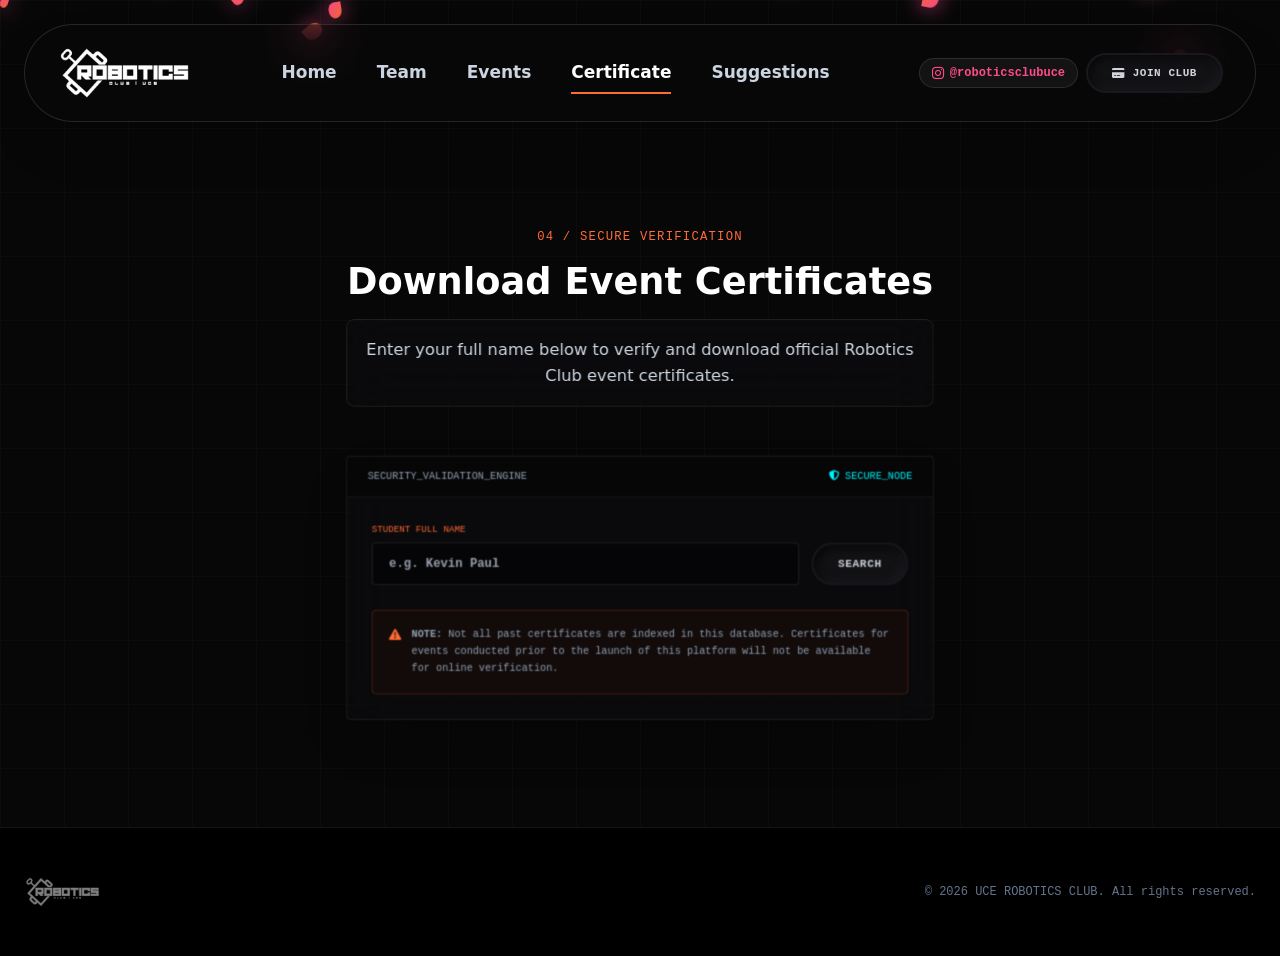
==== certificate.html @ 652fa587 "fix(seo): generate 512x512 square favicon canvas for Google Search result circular icon rendering" ====
<!DOCTYPE html>
<html lang="en" class="scroll-smooth">
<head>
    <meta charset="UTF-8">
    <meta name="viewport" content="width=device-width, initial-scale=1.0">
    <title>ROBOTICS CLUB UCE // Certificate Verification</title>
    <!-- Google Search & Browser Favicon (512x512 Square) -->
    <link rel="icon" type="image/png" sizes="512x512" href="https://roboticsclub.ucet.ac.in/assets/favicon.png">
    <link rel="apple-touch-icon" sizes="180x180" href="https://roboticsclub.ucet.ac.in/assets/favicon.png">
    <link rel="shortcut icon" href="https://roboticsclub.ucet.ac.in/favicon.ico">
    <!-- SEO & Social Sharing Metadata (WhatsApp, LinkedIn, Twitter) -->
    <meta name="description" content="Validate student event participation passes and achievement certificates issued by Robotics Club UCE.">
    <meta property="og:site_name" content="Robotics Club UCE">
    <meta property="og:title" content="ROBOTICS CLUB UCE // Certificate Verification">
    <meta property="og:description" content="Official certificate and achievement validation portal for UCE Robotics Club participants.">
    <meta property="og:url" content="https://roboticsclub.ucet.ac.in/certificate.html">
    <meta property="og:image" content="https://roboticsclub.ucet.ac.in/assets/og-image.png">
    <meta property="og:image:secure_url" content="https://roboticsclub.ucet.ac.in/assets/og-image.png">
    <meta property="og:image:type" content="image/png">
    <meta property="og:image:width" content="1200">
    <meta property="og:image:height" content="630">
    <meta property="og:type" content="website">
    <meta name="twitter:card" content="summary_large_image">
    <meta name="twitter:image" content="https://roboticsclub.ucet.ac.in/assets/og-image.png">
    <!-- Security: Content Security Policy -->
    <meta http-equiv="Content-Security-Policy" content="default-src 'self'; script-src 'self' https://cdnjs.cloudflare.com 'unsafe-inline'; style-src 'self' https://cdnjs.cloudflare.com 'unsafe-inline'; img-src 'self' data:; font-src 'self' https://cdnjs.cloudflare.com; connect-src 'self' https://script.google.com; media-src 'self'; frame-ancestors 'none';">
    <!-- SEO: Canonical URL -->
    <link rel="canonical" href="https://roboticsclub.ucet.ac.in/certificate.html">
    <!-- Performance: Preconnect to CDN -->
    <link rel="preconnect" href="https://cdnjs.cloudflare.com" crossorigin>
    <!-- Compiled Tailwind CSS -->
    <link rel="stylesheet" href="tailwind.css">
    <!-- FontAwesome for Icons -->
    <link rel="stylesheet" href="https://cdnjs.cloudflare.com/ajax/libs/font-awesome/6.4.0/css/all.min.css">
    <!-- Custom Shared Stylesheet -->
    <link rel="stylesheet" href="shared.css">
</head>
<body class="text-slate-300 antialiased min-h-screen flex flex-col justify-between relative pt-6">

    <!-- FULL PAGE CRYSTAL CLEAR VIDEO BACKGROUND WITH PARALLAX -->
    <div class="fixed inset-0 z-0 overflow-hidden pointer-events-none">
        <video id="bg-video" autoplay muted loop playsinline preload="metadata" class="w-full h-full object-cover opacity-75 scale-105 transition-transform duration-500 ease-out">
            <source src="assets/bg-cherry-blossom.mp4" type="video/mp4">
        </video>
        <div class="absolute inset-0 bg-black/20"></div>
        <div class="grid-bg"></div>
    </div>

    <!-- LEAF EMITTER LAYER -->
    <div id="leaf-container" class="fixed inset-0 z-5 pointer-events-none overflow-hidden"></div>

    <!-- FLOATING DYNAMIC ISLAND NAVBAR -->
    <div class="sticky-nav-wrapper">
        <header class="glass-nav glass-nav-header border border-white/10 rounded-full px-6 md:px-8 py-5 flex items-center justify-between pointer-events-auto shadow-2xl">
            <!-- Robotics Club UCE Logo -->
            <a href="index.html" class="flex items-center gap-2">
                <img src="assets/logo.png" alt="Robotics Club UCE Logo" class="nav-logo">
            </a>

            <!-- Navigation Links -->
            <nav class="hidden lg:flex items-center gap-10 font-semibold text-[17px]">
                <a href="index.html" id="nav-about" class="nav-btn text-slate-300 hover:text-white transition-colors py-1">Home</a>
                <a href="team.html" id="nav-team" class="nav-btn text-slate-300 hover:text-white transition-colors py-1">Team</a>
                <a href="events.html" id="nav-events" class="nav-btn text-slate-300 hover:text-white transition-colors py-1">Events</a>
                <a href="certificate.html" id="nav-certificate" class="nav-btn text-slate-300 hover:text-white transition-colors py-1">Certificate</a>
                <a href="suggestions.html" id="nav-suggestions" class="nav-btn text-slate-300 hover:text-white transition-colors py-1">Suggestions</a>
            </nav>
            
            <!-- Actions & Menu -->
            <div class="flex items-center gap-2 lg:gap-4 pointer-events-auto">
                <a href="https://www.instagram.com/roboticsclubuce/" target="_blank" rel="noopener noreferrer" class="flex items-center gap-1.5 text-xs font-mono font-bold text-brand-pink hover:text-white transition-colors bg-white/5 px-3 py-1.5 rounded-full border border-white/10" title="Follow us on Instagram">
                    <i class="fa-brands fa-instagram text-sm"></i>
                    <span class="hidden sm:inline">@roboticsclubuce</span>
                </a>
                <a href="index.html#membership" class="neu-button hidden sm:inline-flex">
                    <i class="fa-solid fa-credit-card"></i>
                    <span>Join Club</span>
                </a>
                <!-- Mobile Menu Toggle -->
                <button id="mobile-menu-btn" class="lg:hidden text-slate-300 hover:text-white transition-colors text-2xl focus:outline-none ml-2" title="Toggle Navigation Menu">
                    <i class="fa-solid fa-bars"></i>
                </button>
            </div>
        </header>
    </div>

    <!-- MOBILE FULL SCREEN NAVIGATION OVERLAY (Drawer) -->
    <div id="mobile-menu" class="fixed inset-0 z-50 glass-nav hidden flex-col items-center justify-center space-y-8 text-xl font-semibold pointer-events-auto">
        <button id="mobile-menu-close" class="absolute top-6 right-6 text-slate-300 hover:text-white text-3xl focus:outline-none" title="Close Menu">
            <i class="fa-solid fa-xmark"></i>
        </button>
        <a href="index.html" class="mobile-nav-link text-slate-300 hover:text-white transition-colors">Home</a>
        <a href="team.html" class="mobile-nav-link text-slate-300 hover:text-white transition-colors">Team</a>
        <a href="events.html" class="mobile-nav-link text-slate-300 hover:text-white transition-colors">Events</a>
        <a href="certificate.html" class="mobile-nav-link text-slate-300 hover:text-white transition-colors">Certificate</a>
        <a href="suggestions.html" class="mobile-nav-link text-slate-300 hover:text-white transition-colors">Suggestions</a>
        <a href="index.html#membership" class="neu-button text-xs px-5 py-2.5 mt-2">
            <i class="fa-solid fa-credit-card"></i>
            <span>Join Club</span>
        </a>
    </div>

    <!-- MAIN CONTENT -->
    <main class="relative z-10 max-w-7xl mx-auto px-6 w-full flex-1 flex flex-col justify-center items-center my-12">

        <!-- ================= CERTIFICATE SECTION ================= -->
        <section id="certificate" class="scroll-mt-28 py-16 flex flex-col justify-center items-center text-center space-y-12 active-section w-full">
            <div class="max-w-3xl space-y-4">
                <span class="text-xs font-mono text-brand-orange uppercase tracking-widest block">04 / SECURE VERIFICATION</span>
                <h2 class="text-4xl font-extrabold text-white">Download Event Certificates</h2>
                <p class="text-slate-300 leading-relaxed glass-panel p-4 rounded-lg max-w-xl mx-auto">
                    Enter your full name below to verify and download official Robotics Club event certificates.
                </p>
            </div>

            <!-- Centered Verification Terminal Widget -->
            <div class="w-full max-w-xl text-left">
                <div class="glass-panel rounded overflow-hidden shadow-2xl">
                    <div class="bg-black/40 px-5 py-3 border-b border-brand-border flex items-center justify-between font-mono text-[10px] text-slate-400">
                        <span>SECURITY_VALIDATION_ENGINE</span>
                        <span class="text-brand-cyan"><i class="fa-solid fa-shield-halved"></i> SECURE_NODE</span>
                    </div>
                    <div class="p-6 space-y-6">
                        <div class="font-mono text-xs">
                            <label for="cert-input" class="block text-[9px] text-brand-orange uppercase mb-1">Student Full Name</label>
                            <div class="flex flex-col sm:flex-row gap-3">
                                <input type="text" id="cert-input" placeholder="e.g. Kevin Paul" class="flex-1 bg-black/40 border border-white/10 rounded px-4 py-3 text-xs text-white focus:outline-none focus:border-brand-orange font-mono font-bold">
                                <button onclick="verifyCertificate()" class="neu-button">Search</button>
                            </div>
                        </div>

                        <!-- Certificate Result Display Box -->
                        <div id="cert-result" class="hidden p-4 bg-brand-cyan/5 border border-brand-cyan/20 rounded font-mono text-xs space-y-4">
                            <div class="flex items-center justify-between border-b border-brand-cyan/10 pb-2">
                                <span class="text-brand-cyan font-bold"><i class="fa-solid fa-circle-check"></i> STUDENT RECORD FOUND</span>
                            </div>
                            <div class="text-[11px] space-y-1">
                                <div class="flex"><span class="text-slate-500 w-28">STUDENT NAME:</span><span class="text-white font-bold" id="cert-student-name">-</span></div>
                            </div>
                            <div class="border-t border-brand-cyan/10 pt-3">
                                <span class="block text-[10px] text-slate-400 uppercase tracking-widest mb-2 font-bold">Awarded Certificates</span>
                                <div id="cert-list" class="space-y-2">
                                    <!-- Dynamic list of certificate records loaded from JS -->
                                </div>
                            </div>
                        </div>

                        <!-- Empty state -->
                        <div id="cert-error" class="hidden p-4 bg-red-950/20 border border-red-500/30 rounded font-mono text-xs text-red-400 flex items-center gap-3">
                            <i class="fa-solid fa-circle-exclamation text-lg"></i>
                            <span id="cert-error-text">No credential records found matching the specified name.</span>
                        </div>

                        <!-- Disclaimer Callout -->
                        <div class="p-4 bg-orange-950/15 border border-brand-orange/20 rounded font-mono text-[10px] text-slate-400 flex items-start gap-2.5 leading-relaxed">
                            <i class="fa-solid fa-triangle-exclamation text-brand-orange text-xs mt-0.5 animate-pulse"></i>
                            <span>
                                <strong>NOTE:</strong> Not all past certificates are indexed in this database. Certificates for events conducted prior to the launch of this platform will not be available for online verification.
                            </span>
                        </div>
                    </div>
                </div>
            </div>
        </section>

    </main>

    <!-- FOOTER -->
    <footer class="bg-black/90 py-12 border-t border-brand-border text-slate-500 text-xs font-mono relative z-10 mt-auto backdrop-blur-md">
        <div class="max-w-7xl mx-auto px-6 flex flex-col md:flex-row justify-between items-center gap-6">
            <div class="flex items-center gap-3">
                <img src="assets/logo.png" alt="Robotics Club UCE Logo" class="h-8 w-auto object-contain opacity-50 hover:opacity-100 transition-opacity">
            </div>
            <div>
                <span>&copy; 2026 UCE ROBOTICS CLUB. All rights reserved.</span>
            </div>
        </div>
    </footer>

    <!-- TOAST POPUP -->
    <div id="toast" class="fixed bottom-6 right-6 z-50 glass-panel border border-brand-orange text-white text-xs font-mono rounded px-6 py-4 hidden flex items-center gap-3 shadow-2xl transition-all duration-300">
        <span class="w-2.5 h-2.5 rounded-full bg-brand-orange animate-pulse"></span>
        <span id="toast-message"></span>
    </div>

    <!-- Custom Shared Script -->
    <script src="shared.js"></script>
</body>
</html>
---- shared.css ----
/* ================= ROBOTICS CLUB UCE GLOBAL DESIGN SYSTEM ================= */

/* Base typography defaults */
html, body {
    font-family: system-ui, -apple-system, BlinkMacSystemFont, "Segoe UI", Roboto, Helvetica, Arial, sans-serif;
    background-color: #09090b;
    -webkit-overflow-scrolling: touch;
}

/* Background video positioning */
#bg-video {
    object-position: center center;
    transition: transform 0.5s ease-out;
    filter: contrast(1.15) saturate(1.2) brightness(0.95);
}
@media (max-width: 768px) {
    #bg-video {
        object-position: 72% center; /* Center the tree branch frame horizontally on mobile devices */
        filter: none; /* Disable per-frame video filter on mobile for GPU performance */
    }
}

/* Matrix Grid Background overlay */
.grid-bg {
    background-image: 
        linear-gradient(to right, rgba(255, 255, 255, 0.02) 1px, transparent 1px),
        linear-gradient(to bottom, rgba(255, 255, 255, 0.02) 1px, transparent 1px);
    background-size: 4rem 4rem;
    position: absolute;
    inset: 0;
    pointer-events: none;
}

/* Sleek Gradient Text */
.gradient-text-pink-orange {
    background: linear-gradient(135deg, #ff4b8b 0%, #ff8e53 50%, #00f5ff 100%);
    -webkit-background-clip: text;
    -webkit-text-fill-color: transparent;
}

/* Navigation active state underline styling */
.nav-btn {
    position: relative;
}
.nav-btn::after {
    content: '';
    position: absolute;
    bottom: -4px;
    left: 0;
    width: 0%;
    height: 2px;
    background-color: #ff6b35;
    transition: width 0.3s ease;
}
.nav-btn.active::after {
    width: 100%;
}

/* Page transitions / section transitions (Desktop only to prevent mobile lag) */
@media (min-width: 1025px) {
    section {
        transition: transform 0.6s cubic-bezier(0.23, 1, 0.32, 1), opacity 0.6s ease;
        opacity: 0.6;
        transform: scale(0.97);
    }
    section.active-section {
        transform: scale(1.02);
        opacity: 1;
    }
}
@media (max-width: 1024px) {
    section {
        opacity: 1;
        transform: none;
        transition: none;
    }
}

/* Floating Neon Leaf styling */
.leaf {
    position: absolute;
    background: linear-gradient(135deg, rgba(255, 75, 139, 0.95), rgba(255, 107, 53, 0.95));
    border-radius: 80% 0 85% 80%;
    pointer-events: none;
    filter: drop-shadow(0 0 10px rgba(255, 75, 139, 0.8));
    z-index: 5;
    will-change: transform, left, top;
    animation: floatDown 15s linear infinite;
}

@keyframes floatDown {
    0% {
        transform: translateY(-10vh) translateX(0) rotate(0deg) scale(0.9);
        opacity: 0;
    }
    10% {
        opacity: 1;
    }
    90% {
        opacity: 1;
    }
    100% {
        transform: translateY(110vh) translateX(-20vw) rotate(360deg) scale(0.4);
        opacity: 0;
    }
}

/* Glassmorphic elements with backdrop filters */
.glass-nav {
    background: rgba(9, 9, 11, 0.45);
    backdrop-filter: blur(24px);
    -webkit-backdrop-filter: blur(24px);
    border: 1px solid rgba(255, 255, 255, 0.12);
}

/* Dynamic Island Navbar Wrapper & Responsive Logo */
.sticky-nav-wrapper {
    position: relative; /* Non-sticky on Desktop: scrolls away naturally */
    z-index: 40;
    width: 100%;
    max-width: 80rem;
    margin-left: auto;
    margin-right: auto;
    padding-left: 1.5rem;
    padding-right: 1.5rem;
    pointer-events: none;
}

.nav-logo {
    height: 3.5rem; /* 56px - desktop height matching original h-14 */
    width: auto;
    object-fit: contain;
}

.glass-panel {
    background: rgba(18, 18, 21, 0.35);
    backdrop-filter: blur(24px);
    -webkit-backdrop-filter: blur(24px);
    border: 1px solid rgba(255, 255, 255, 0.08);
}

/* Mobile View (<1024px): Sticky navbar with a floating top gap while scrolling */
@media (max-width: 1024px) {
    .sticky-nav-wrapper {
        position: -webkit-sticky;
        position: sticky;
        top: 1rem !important; /* Preserves 1rem (16px) floating gap above navbar while scrolling */
        padding-left: 0.875rem;
        padding-right: 0.875rem;
    }

    .nav-logo {
        height: 2.75rem; /* 44px - compact mobile height */
    }

    .glass-nav-header {
        padding-top: 0.875rem !important;
        padding-bottom: 0.875rem !important;
        padding-left: 1rem !important;
        padding-right: 1rem !important;
    }

    .glass-nav {
        backdrop-filter: blur(12px);
        -webkit-backdrop-filter: blur(12px);
    }
    .glass-panel {
        backdrop-filter: blur(10px);
        -webkit-backdrop-filter: blur(10px);
        transform: translateZ(0);
    }
    .glass-btn,
    .glass-btn-pink {
        backdrop-filter: blur(8px);
        -webkit-backdrop-filter: blur(8px);
    }
}

/* ================= UIVERSE.IO NEUMORPHIC BUTTONS ================= */
.neu-button {
    background-color: #121215;
    border-radius: 50px;
    box-shadow: inset 3px 3px 8px #08080a, inset -3px -3px 8px #1c1c22;
    color: #d1d5db;
    cursor: pointer;
    font-size: 11px;
    font-family: monospace;
    text-transform: uppercase;
    font-weight: bold;
    letter-spacing: 0.05em;
    padding: 10px 24px;
    transition: all 0.2s ease-in-out;
    border: 2px solid rgba(255, 255, 255, 0.03);
    display: inline-flex;
    align-items: center;
    justify-content: center;
    gap: 8px;
}

/* Shrink .neu-button on mobile/tablet (below lg breakpoint where hamburger shows) */
@media (max-width: 1023px) {
    .neu-button {
        padding: 6px 14px;
        font-size: 9px;
        gap: 5px;
    }
}

.neu-button:hover {
    box-shadow: inset 1px 1px 4px #08080a, inset -1px -1px 4px #1c1c22, 0 4px 12px rgba(255, 107, 53, 0.15);
    color: #ff6b35;
    border-color: rgba(255, 107, 53, 0.2);
}

/* ================= EVENT TICKET DESIGN ================= */
.ticket-canvas {
    min-height: 100%;
    display: flex;
    align-items: center;
    justify-content: center;
    padding: 2em;
}

.ticket-wrapper {
    --t-bg: rgba(30, 30, 36, 0.75);
    --t-bg-light: rgba(43, 43, 54, 0.75);
    --t-accent: #7c3aed;
    --t-accent-glow: rgba(124, 58, 237, 0.5);
    --t-text-main: #f8fafc;
    --t-text-muted: #94a3b8;
    font-size: 10px;
    perspective: 1000px;
    display: inline-block;
}

.ticket {
    position: relative;
    width: 22em;
    color: var(--t-text-main);
    font-family: "Space Grotesk", "Segoe UI", system-ui, sans-serif;
    transform-style: preserve-3d;
    transition: transform 0.6s cubic-bezier(0.23, 1, 0.32, 1), box-shadow 0.6s ease;
    box-shadow: 0 20px 40px rgba(0, 0, 0, 0.8), 0 0 0 1px rgba(255, 255, 255, 0.05);
    background: transparent;
    filter: drop-shadow(0px 0px 10px rgba(0, 0, 0, 0.5));
}

.ticket-wrapper:hover .ticket {
    transform: rotateX(5deg) rotateY(-10deg) scale(1.02);
    box-shadow: 20px 20px 40px rgba(0, 0, 0, 0.6), 0 0 0 1px rgba(255, 255, 255, 0.1), -5px -5px 20px var(--t-accent-glow);
}

.ticket::after {
    content: "";
    position: absolute;
    inset: 0;
    border-radius: 1em;
    pointer-events: none;
    background: linear-gradient(
        115deg,
        transparent 0%,
        transparent 40%,
        rgba(255, 255, 255, 0.1) 45%,
        rgba(255, 255, 255, 0.3) 50%,
        rgba(255, 255, 255, 0.1) 55%,
        transparent 60%,
        transparent 100%
    );
    z-index: 10;
    background-size: 250% 250%;
    background-position: 100% 100%;
    transition: background-position 0.6s cubic-bezier(0.23, 1, 0.32, 1);
    mix-blend-mode: overlay;
}

.ticket-wrapper:hover .ticket::after {
    background-position: 0% 0%;
}

.t-main {
    padding: 2em;
    position: relative;
    overflow: hidden;
    background: radial-gradient(circle at bottom left, transparent 1em, var(--t-bg) 1.05em), radial-gradient(circle at bottom right, transparent 1em, var(--t-bg) 1.05em);
    background-size: 51% 100%;
    background-position: bottom left, bottom right;
    background-repeat: no-repeat;
    border-top-left-radius: 1em;
    border-top-right-radius: 1em;
    border-top: 1px solid rgba(255, 255, 255, 0.1);
    border-left: 1px solid rgba(255, 255, 255, 0.1);
    border-right: 1px solid rgba(255, 255, 255, 0.1);
}

.t-main::after {
    content: "";
    position: absolute;
    top: 0;
    left: 0;
    right: 0;
    bottom: 0;
    background-image: linear-gradient(rgba(124, 58, 237, 0.15) 1px, transparent 1px), linear-gradient(90deg, rgba(124, 58, 237, 0.15) 1px, transparent 1px);
    background-size: 2em 2em;
    opacity: 0.6;
    z-index: 0;
    pointer-events: none;
    transform: perspective(500px) rotateX(20deg) scale(1.5);
    animation: grid-scroll 20s linear infinite;
}

@keyframes grid-scroll {
    0% { background-position: 0 0; }
    100% { background-position: 0 4em; }
}

.t-content {
    position: relative;
    z-index: 1;
}

.t-header {
    display: flex;
    justify-content: space-between;
    align-items: flex-start;
    margin-bottom: 2em;
}

.t-logo {
    display: flex;
    align-items: center;
    gap: 0.5em;
    font-weight: 900;
    font-size: 1.2em;
    letter-spacing: -0.05em;
    color: #fff;
}

.t-logo svg {
    width: 1.5em;
    height: 1.5em;
    fill: var(--t-accent);
    filter: drop-shadow(0 0 5px var(--t-accent));
    animation: logo-pulse 3s ease-in-out infinite alternate;
}

@keyframes logo-pulse {
    0% { filter: drop-shadow(0 0 2px var(--t-accent)); }
    100% { filter: drop-shadow(0 0 10px var(--t-accent)) brightness(1.2); }
}

.t-type {
    font-size: 0.6em;
    text-transform: uppercase;
    letter-spacing: 0.2em;
    color: var(--t-accent);
    border: 1px solid var(--t-accent);
    padding: 0.4em 0.8em;
    border-radius: 99em;
    font-weight: 700;
}

.t-title {
    font-size: 2.5em;
    font-weight: 900;
    line-height: 1.1;
    margin-bottom: 0.2em;
    text-transform: uppercase;
    background: linear-gradient(135deg, #fff 0%, #a5b4fc 100%);
    -webkit-background-clip: text;
    background-clip: text;
    -webkit-text-fill-color: transparent;
}

.t-subtitle {
    color: var(--t-text-muted);
    font-size: 0.9em;
    margin-bottom: 2.5em;
}

.t-details {
    display: grid;
    grid-template-columns: 1fr 1fr;
    gap: 1.5em;
    margin-bottom: 1em;
}

.t-detail-item {
    display: flex;
    flex-direction: column;
    gap: 0.2em;
}

.t-label {
    font-size: 0.6em;
    text-transform: uppercase;
    letter-spacing: 0.1em;
    color: var(--t-text-muted);
}

.t-value {
    font-size: 1.1em;
    font-weight: 700;
    color: var(--t-text-main);
}

.t-perforation {
    display: flex;
    justify-content: space-between;
    height: 1em;
    align-items: center;
    position: relative;
    z-index: 2;
}

.t-perf-line {
    flex-grow: 1;
    height: 0;
    border-top: 2px dashed rgba(255, 255, 255, 0.2);
    margin: 0 1.5em;
}

.t-stub {
    padding: 2em;
    background: radial-gradient(circle at top left, transparent 1em, var(--t-bg-light) 1.05em), radial-gradient(circle at top right, transparent 1em, var(--t-bg-light) 1.05em);
    background-size: 51% 100%;
    background-position: top left, top right;
    background-repeat: no-repeat;
    border-bottom-left-radius: 1em;
    border-bottom-right-radius: 1em;
    display: flex;
    justify-content: space-between;
    align-items: center;
    position: relative;
    border-bottom: 1px solid rgba(255, 255, 255, 0.1);
    border-left: 1px solid rgba(255, 255, 255, 0.1);
    border-right: 1px solid rgba(255, 255, 255, 0.1);
}

.t-barcode-container {
    display: flex;
    flex-direction: column;
    gap: 0.5em;
}

.t-barcode {
    width: 10em;
    height: 3em;
    background: repeating-linear-gradient(90deg, #fff 0, #fff 2px, transparent 2px, transparent 4px, #fff 4px, #fff 5px, transparent 5px, transparent 8px, #fff 8px, #fff 12px, transparent 12px, transparent 15px, #fff 15px, #fff 16px, transparent 16px, transparent 18px);
    opacity: 0.8;
}

.t-barcode-id {
    font-family: monospace;
    font-size: 0.7em;
    color: var(--t-text-muted);
    letter-spacing: 0.2em;
    text-align: justify;
}

.t-admit {
    text-align: right;
}

.t-admit-text {
    font-size: 0.7em;
    text-transform: uppercase;
    letter-spacing: 0.1em;
    color: var(--t-text-muted);
}

.t-admit-num {
    font-size: 3em;
    font-weight: 900;
    line-height: 1;
    color: var(--t-accent);
    text-shadow: 0 0 15px var(--t-accent-glow);
}

.ticket-wrapper:active .ticket {
    transform: rotateX(15deg) rotateY(-5deg) scale(0.98);
}

.ticket-wrapper:active .t-stub {
    transform: translateY(5px) rotateZ(2deg);
    opacity: 0.8;
    transition: transform 0.2s ease, opacity 0.2s ease;
}

/* Glassmorphic premium button styling */
.glass-btn {
    background: rgba(255, 255, 255, 0.08);
    backdrop-filter: blur(16px);
    -webkit-backdrop-filter: blur(16px);
    border: 1px solid rgba(255, 255, 255, 0.15);
    color: #ffffff;
    transition: all 0.3s cubic-bezier(0.25, 0.8, 0.25, 1);
    box-shadow: 0 8px 32px 0 rgba(0, 0, 0, 0.3), inset 0 1px 1px rgba(255, 255, 255, 0.1);
}

.glass-btn:hover {
    background: rgba(255, 255, 255, 0.18);
    border-color: rgba(255, 255, 255, 0.35);
    box-shadow: 0 12px 40px 0 rgba(255, 107, 53, 0.25), inset 0 1px 1px rgba(255, 255, 255, 0.2);
    transform: translateY(-2px);
}

.glass-btn-pink {
    background: rgba(255, 75, 139, 0.15);
    backdrop-filter: blur(16px);
    -webkit-backdrop-filter: blur(16px);
    border: 1px solid rgba(255, 75, 139, 0.25);
    color: #ffffff;
    transition: all 0.3s cubic-bezier(0.25, 0.8, 0.25, 1);
    box-shadow: 0 8px 32px 0 rgba(0, 0, 0, 0.3), inset 0 1px 1px rgba(255, 75, 139, 0.15);
}

.glass-btn-pink:hover {
    background: rgba(255, 75, 139, 0.25);
    border-color: rgba(255, 75, 139, 0.45);
    box-shadow: 0 12px 40px 0 rgba(255, 75, 139, 0.4), inset 0 1px 1px rgba(255, 75, 139, 0.25);
    transform: translateY(-2px);
}

/* ================= MEMBERSHIP CARD DESIGN ================= */
.container-card {
    position: relative;
    width: 190px;
    height: 254px;
    transition: 200ms;
}

.container-card:active {
    width: 180px;
    height: 245px;
}

#card {
    position: absolute;
    inset: 0;
    z-index: 0;
    display: flex;
    justify-content: center;
    align-items: center;
    border-radius: 20px;
    transition: 700ms;
    background: linear-gradient(45deg, #1a1a1a, #262626);
    border: 2px solid rgba(255, 255, 255, 0.1);
    overflow: hidden;
    box-shadow: 0 0 20px rgba(0, 0, 0, 0.3), inset 0 0 20px rgba(0, 0, 0, 0.2);
}

.card-content {
    position: relative;
    width: 100%;
    height: 100%;
}

#prompt {
    bottom: 100px;
    left: 50%;
    transform: translateX(-50%);
    z-index: 20;
    font-size: 16px;
    font-weight: 600;
    letter-spacing: 2px;
    transition: 300ms ease-in-out;
    position: absolute;
    text-align: center;
    color: rgba(255, 255, 255, 0.7);
    text-shadow: 0 0 10px rgba(255, 255, 255, 0.3);
}

.title {
    opacity: 0;
    transition: 300ms ease-in-out;
    position: absolute;
    font-size: 28px;
    font-weight: 800;
    letter-spacing: 4px;
    text-align: center;
    width: 100%;
    padding-top: 20px;
    background: linear-gradient(45deg, #00ffaa, #00a2ff);
    -webkit-background-clip: text;
    background-clip: text;
    -webkit-text-fill-color: transparent;
    filter: drop-shadow(0 0 15px rgba(0, 255, 170, 0.3));
    text-shadow: 0 0 10px rgba(92, 103, 255, 0.5), 0 0 20px rgba(92, 103, 255, 0.3);
}

.subtitle {
    position: absolute;
    bottom: 40px;
    width: 100%;
    text-align: center;
    font-size: 12px;
    letter-spacing: 2px;
    transform: translateY(30px);
    color: rgba(255, 255, 255, 0.6);
}

.highlight {
    color: #00ffaa;
    margin-left: 5px;
    background: linear-gradient(90deg, #5c67ff, #ad51ff);
    -webkit-background-clip: text;
    -webkit-text-fill-color: transparent;
    font-weight: bold;
}

.glowing-elements {
    position: absolute;
    inset: 0;
    pointer-events: none;
}

.glow-1, .glow-2, .glow-3 {
    position: absolute;
    width: 100px;
    height: 100px;
    border-radius: 50%;
    background: radial-gradient(circle at center, rgba(0, 255, 170, 0.3) 0%, rgba(0, 255, 170, 0) 70%);
    filter: blur(15px);
    opacity: 0;
    transition: opacity 0.3s ease;
}

.glow-1 { top: -20px; left: -20px; }
.glow-2 { top: 50%; right: -30px; transform: translateY(-50%); }
.glow-3 { bottom: -20px; left: 30%; }

.card-particles span {
    position: absolute;
    width: 3px;
    height: 3px;
    background: #00ffaa;
    border-radius: 50%;
    opacity: 0;
    transition: opacity 0.3s ease;
}

.tracker:hover ~ #card .title {
    opacity: 1;
    transform: translateY(-10px);
}

.tracker:hover ~ #card .glowing-elements div {
    opacity: 1;
}

.tracker:hover ~ #card .card-particles span {
    animation: particleFloat 2s infinite;
}

@keyframes particleFloat {
    0% { transform: translate(0, 0); opacity: 0; }
    50% { opacity: 1; }
    100% { transform: translate(calc(var(--x, 0) * 30px), calc(var(--y, 0) * 30px)); opacity: 0; }
}

.card-particles span:nth-child(1) { --x: 1; --y: -1; top: 40%; left: 20%; }
.card-particles span:nth-child(2) { --x: -1; --y: -1; top: 60%; right: 20%; }
.card-particles span:nth-child(3) { --x: 0.5; --y: 1; top: 20%; left: 40%; }
.card-particles span:nth-child(4) { --x: -0.5; --y: 1; top: 80%; right: 40%; }
.card-particles span:nth-child(5) { --x: 1; --y: 0.5; top: 30%; left: 60%; }
.card-particles span:nth-child(6) { --x: -1; --y: 0.5; top: 70%; right: 60%; }

#card::before {
    content: "";
    background: radial-gradient(circle at center, rgba(0, 255, 170, 0.1) 0%, rgba(0, 162, 255, 0.05) 50%, transparent 100%);
    filter: blur(20px);
    opacity: 0;
    width: 150%;
    height: 150%;
    position: absolute;
    left: 50%;
    top: 50%;
    transform: translate(-50%, -50%);
    transition: opacity 0.3s ease;
}

.tracker:hover ~ #card::before { opacity: 1; }

.tracker {
    position: absolute;
    z-index: 20;
    width: 100%;
    height: 100%;
}

.tracker:hover { cursor: pointer; }

.tracker:hover ~ #card #prompt { opacity: 0; }

.tracker:hover ~ #card {
    transition: 300ms;
    filter: brightness(1.1);
}

.container-card:hover #card::before {
    transition: 200ms;
    content: "";
    opacity: 80%;
}

.canvas {
    perspective: 800px;
    inset: 0;
    z-index: 10;
    position: absolute;
    display: grid;
    grid-template-columns: 1fr 1fr 1fr 1fr 1fr;
    grid-template-rows: 1fr 1fr 1fr 1fr 1fr;
    gap: 0px 0px;
    grid-template-areas:
        "tr-1 tr-2 tr-3 tr-4 tr-5"
        "tr-6 tr-7 tr-8 tr-9 tr-10"
        "tr-11 tr-12 tr-13 tr-14 tr-15"
        "tr-16 tr-17 tr-18 tr-19 tr-20"
        "tr-21 tr-22 tr-23 tr-24 tr-25";
}

.tr-1 { grid-area: tr-1; }
.tr-2 { grid-area: tr-2; }
.tr-3 { grid-area: tr-3; }
.tr-4 { grid-area: tr-4; }
.tr-5 { grid-area: tr-5; }
.tr-6 { grid-area: tr-6; }
.tr-7 { grid-area: tr-7; }
.tr-8 { grid-area: tr-8; }
.tr-9 { grid-area: tr-9; }
.tr-10 { grid-area: tr-10; }
.tr-11 { grid-area: tr-11; }
.tr-12 { grid-area: tr-12; }
.tr-13 { grid-area: tr-13; }
.tr-14 { grid-area: tr-14; }
.tr-15 { grid-area: tr-15; }
.tr-16 { grid-area: tr-16; }
.tr-17 { grid-area: tr-17; }
.tr-18 { grid-area: tr-18; }
.tr-19 { grid-area: tr-19; }
.tr-20 { grid-area: tr-20; }
.tr-21 { grid-area: tr-21; }
.tr-22 { grid-area: tr-22; }
.tr-23 { grid-area: tr-23; }
.tr-24 { grid-area: tr-24; }
.tr-25 { grid-area: tr-25; }

.tr-1:hover ~ #card { transition: 125ms ease-in-out; transform: rotateX(20deg) rotateY(-10deg) rotateZ(0deg); }
.tr-2:hover ~ #card { transition: 125ms ease-in-out; transform: rotateX(20deg) rotateY(-5deg) rotateZ(0deg); }
.tr-3:hover ~ #card { transition: 125ms ease-in-out; transform: rotateX(20deg) rotateY(0deg) rotateZ(0deg); }
.tr-4:hover ~ #card { transition: 125ms ease-in-out; transform: rotateX(20deg) rotateY(5deg) rotateZ(0deg); }
.tr-5:hover ~ #card { transition: 125ms ease-in-out; transform: rotateX(20deg) rotateY(10deg) rotateZ(0deg); }
.tr-6:hover ~ #card { transition: 125ms ease-in-out; transform: rotateX(10deg) rotateY(-10deg) rotateZ(0deg); }
.tr-7:hover ~ #card { transition: 125ms ease-in-out; transform: rotateX(10deg) rotateY(-5deg) rotateZ(0deg); }
.tr-8:hover ~ #card { transition: 125ms ease-in-out; transform: rotateX(10deg) rotateY(0deg) rotateZ(0deg); }
.tr-9:hover ~ #card { transition: 125ms ease-in-out; transform: rotateX(10deg) rotateY(5deg) rotateZ(0deg); }
.tr-10:hover ~ #card { transition: 125ms ease-in-out; transform: rotateX(10deg) rotateY(10deg) rotateZ(0deg); }
.tr-11:hover ~ #card { transition: 125ms ease-in-out; transform: rotateX(0deg) rotateY(-10deg) rotateZ(0deg); }
.tr-12:hover ~ #card { transition: 125ms ease-in-out; transform: rotateX(0deg) rotateY(-5deg) rotateZ(0deg); }
.tr-13:hover ~ #card { transition: 125ms ease-in-out; transform: rotateX(0deg) rotateY(0deg) rotateZ(0deg); }
.tr-14:hover ~ #card { transition: 125ms ease-in-out; transform: rotateX(0deg) rotateY(5deg) rotateZ(0deg); }
.tr-15:hover ~ #card { transition: 125ms ease-in-out; transform: rotateX(0deg) rotateY(10deg) rotateZ(0deg); }
.tr-16:hover ~ #card { transition: 125ms ease-in-out; transform: rotateX(-10deg) rotateY(-10deg) rotateZ(0deg); }
.tr-17:hover ~ #card { transition: 125ms ease-in-out; transform: rotateX(-10deg) rotateY(-5deg) rotateZ(0deg); }
.tr-18:hover ~ #card { transition: 125ms ease-in-out; transform: rotateX(-10deg) rotateY(0deg) rotateZ(0deg); }
.tr-19:hover ~ #card { transition: 125ms ease-in-out; transform: rotateX(-10deg) rotateY(5deg) rotateZ(0deg); }
.tr-20:hover ~ #card { transition: 125ms ease-in-out; transform: rotateX(-10deg) rotateY(10deg) rotateZ(0deg); }
.tr-21:hover ~ #card { transition: 125ms ease-in-out; transform: rotateX(-20deg) rotateY(-10deg) rotateZ(0deg); }
.tr-22:hover ~ #card { transition: 125ms ease-in-out; transform: rotateX(-20deg) rotateY(-5deg) rotateZ(0deg); }
.tr-23:hover ~ #card { transition: 125ms ease-in-out; transform: rotateX(-20deg) rotateY(0deg) rotateZ(0deg); }
.tr-24:hover ~ #card { transition: 125ms ease-in-out; transform: rotateX(-20deg) rotateY(5deg) rotateZ(0deg); }
.tr-25:hover ~ #card { transition: 125ms ease-in-out; transform: rotateX(-20deg) rotateY(10deg) rotateZ(0deg); }

.noselect {
    -webkit-touch-callout: none;
    -webkit-user-select: none;
    -moz-user-select: none;
    -ms-user-select: none;
    user-select: none;
}

.card-glare {
    position: absolute;
    inset: 0;
    background: linear-gradient(125deg, rgba(255, 255, 255, 0) 0%, rgba(255, 255, 255, 0.05) 45%, rgba(255, 255, 255, 0.1) 50%, rgba(255, 255, 255, 0.05) 55%, rgba(255, 255, 255, 0) 100%);
    opacity: 0;
    transition: opacity 300ms;
}

.cyber-lines span {
    position: absolute;
    background: linear-gradient(90deg, transparent, rgba(92, 103, 255, 0.2), transparent);
}

.cyber-lines span:nth-child(1) { top: 20%; left: 0; width: 100%; height: 1px; transform: scaleX(0); transform-origin: left; animation: lineGrow 3s linear infinite; }
.cyber-lines span:nth-child(2) { top: 40%; right: 0; width: 100%; height: 1px; transform: scaleX(0); transform-origin: right; animation: lineGrow 3s linear infinite 1s; }
.cyber-lines span:nth-child(3) { top: 60%; left: 0; width: 100%; height: 1px; transform: scaleX(0); transform-origin: left; animation: lineGrow 3s linear infinite 2s; }
.cyber-lines span:nth-child(4) { top: 80%; right: 0; width: 100%; height: 1px; transform: scaleX(0); transform-origin: right; animation: lineGrow 3s linear infinite 1.5s; }

.corner-elements span {
    position: absolute;
    width: 15px;
    height: 15px;
    border: 2px solid rgba(92, 103, 255, 0.3);
    transition: all 0.3s ease;
}

.corner-elements span:nth-child(1) { top: 10px; left: 10px; border-right: 0; border-bottom: 0; }
.corner-elements span:nth-child(2) { top: 10px; right: 10px; border-left: 0; border-bottom: 0; }
.corner-elements span:nth-child(3) { bottom: 10px; left: 10px; border-right: 0; border-top: 0; }
.corner-elements span:nth-child(4) { bottom: 10px; right: 10px; border-left: 0; border-top: 0; }

.scan-line {
    position: absolute;
    inset: 0;
    background: linear-gradient(to bottom, transparent, rgba(92, 103, 255, 0.1), transparent);
    transform: translateY(-100%);
    animation: scanMove 2s linear infinite;
}

@keyframes lineGrow {
    0% { transform: scaleX(0); opacity: 0; }
    50% { transform: scaleX(1); opacity: 1; }
    100% { transform: scaleX(0); opacity: 0; }
}

@keyframes scanMove {
    0% { transform: translateY(-100%); }
    100% { transform: translateY(100%); }
}

#card:hover .card-glare { opacity: 1; }
#card:hover .corner-elements span {
    border-color: rgba(92, 103, 255, 0.8);
    box-shadow: 0 0 10px rgba(92, 103, 255, 0.5);
}

/* Mobile: reduce lightbox backdrop blur for smoother overlay rendering */
@media (max-width: 768px) {
    #photo-lightbox {
        backdrop-filter: blur(10px) !important;
        -webkit-backdrop-filter: blur(10px) !important;
    }
}

/* Mobile: disable heavy 3D card animations and hidden tracker grids for smoother scrolling */
@media (max-width: 768px) {
    .card-particles, 
    .cyber-lines span, 
    .scan-line {
        animation: none !important;
        display: none !important;
    }
    .tracker {
        display: none !important;
    }
    #card {
        transform: none !important;
        transition: none !important;
    }
}
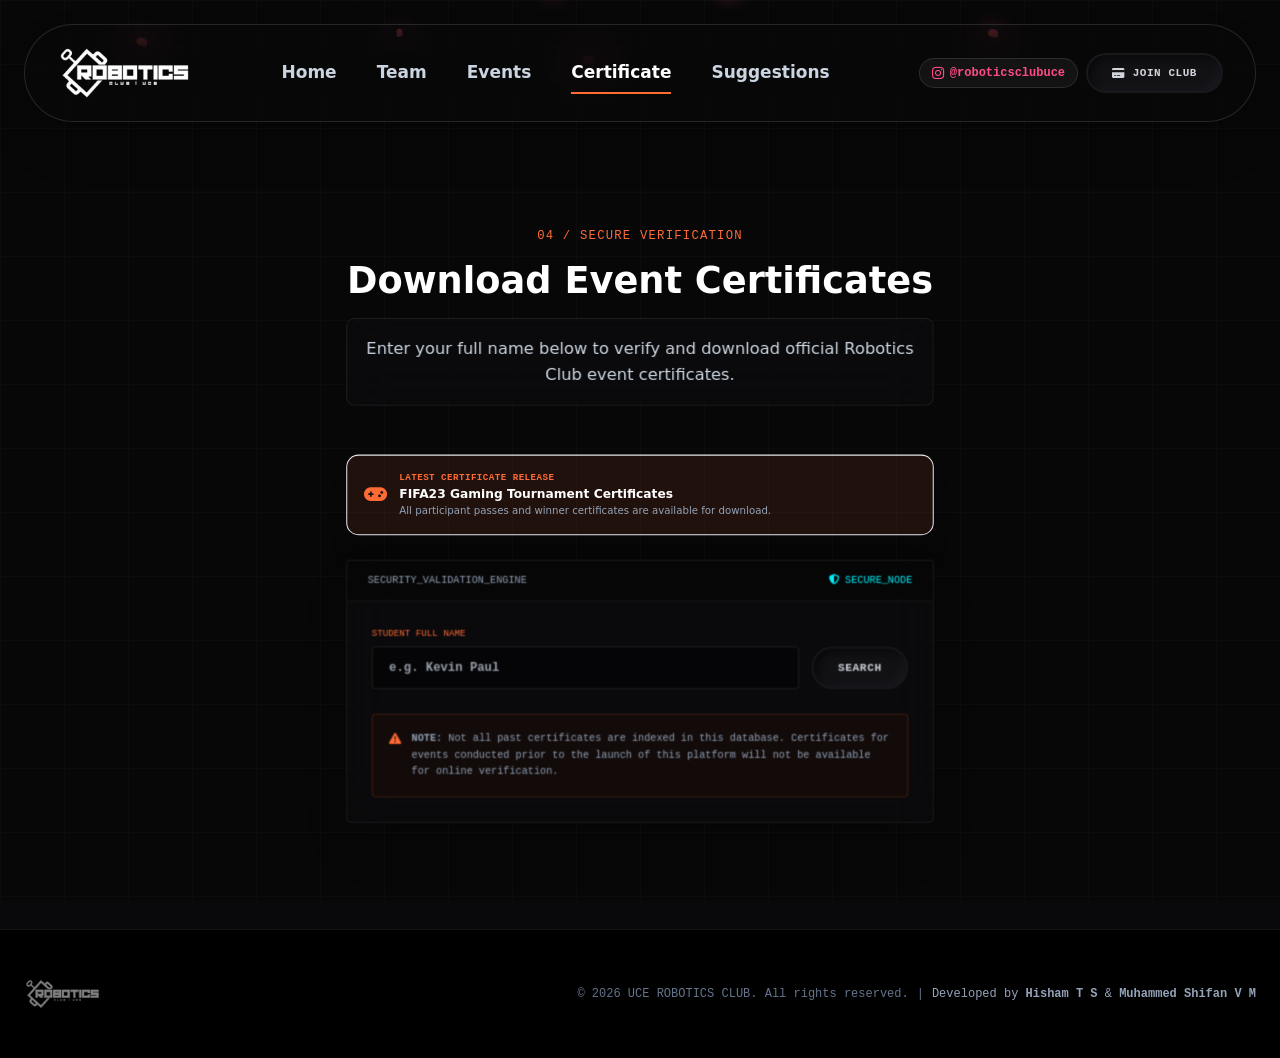
==== commit f0007147: "feat: add FIFA23 certificate release banner & add developer attribution credits for Hisham T S and M" ====
--- a/certificate.html
+++ b/certificate.html
@@ -114,7 +114,22 @@
             </div>
 
             <!-- Centered Verification Terminal Widget -->
-            <div class="w-full max-w-xl text-left">
+            <div class="w-full max-w-xl text-left space-y-6">
+                <!-- FIFA23 Certificate Batch Release Banner -->
+                <div class="p-4 bg-brand-orange/10 border border-brand-orange/30 rounded-xl flex items-center justify-between gap-4 shadow-xl">
+                    <div class="flex items-center gap-3">
+                        <div class="w-10 h-10 rounded-lg bg-brand-orange/20 flex items-center justify-center text-brand-orange flex-shrink-0">
+                            <i class="fa-solid fa-gamepad text-lg"></i>
+                        </div>
+                        <div>
+                            <span class="text-[9px] font-mono text-brand-orange uppercase tracking-wider block font-bold">LATEST CERTIFICATE RELEASE</span>
+                            <h4 class="text-xs sm:text-sm font-bold text-white">FIFA23 Gaming Tournament Certificates</h4>
+                            <p class="text-[10px] text-slate-400">All participant passes and winner certificates are available for download.</p>
+                        </div>
+                    </div>
+                    <span class="px-2.5 py-1 bg-brand-orange/20 border border-brand-orange/40 rounded-full font-mono text-[9px] text-brand-orange font-bold uppercase tracking-wider flex-shrink-0 hidden sm:inline-block">LIVE NOW</span>
+                </div>
+
                 <div class="glass-panel rounded overflow-hidden shadow-2xl">
                     <div class="bg-black/40 px-5 py-3 border-b border-brand-border flex items-center justify-between font-mono text-[10px] text-slate-400">
                         <span>SECURITY_VALIDATION_ENGINE</span>
@@ -171,8 +186,10 @@
             <div class="flex items-center gap-3">
                 <img src="assets/logo.png" alt="Robotics Club UCE Logo" class="h-8 w-auto object-contain opacity-50 hover:opacity-100 transition-opacity">
             </div>
-            <div>
+            <div class="flex flex-col sm:flex-row items-center gap-2 sm:gap-4 text-center md:text-right">
                 <span>&copy; 2026 UCE ROBOTICS CLUB. All rights reserved.</span>
+                <span class="hidden sm:inline text-slate-700">|</span>
+                <span class="text-slate-400">Developed by <span class="text-slate-200 font-bold">Hisham T S</span> & <span class="text-slate-200 font-bold">Muhammed Shifan V M</span></span>
             </div>
         </div>
     </footer>
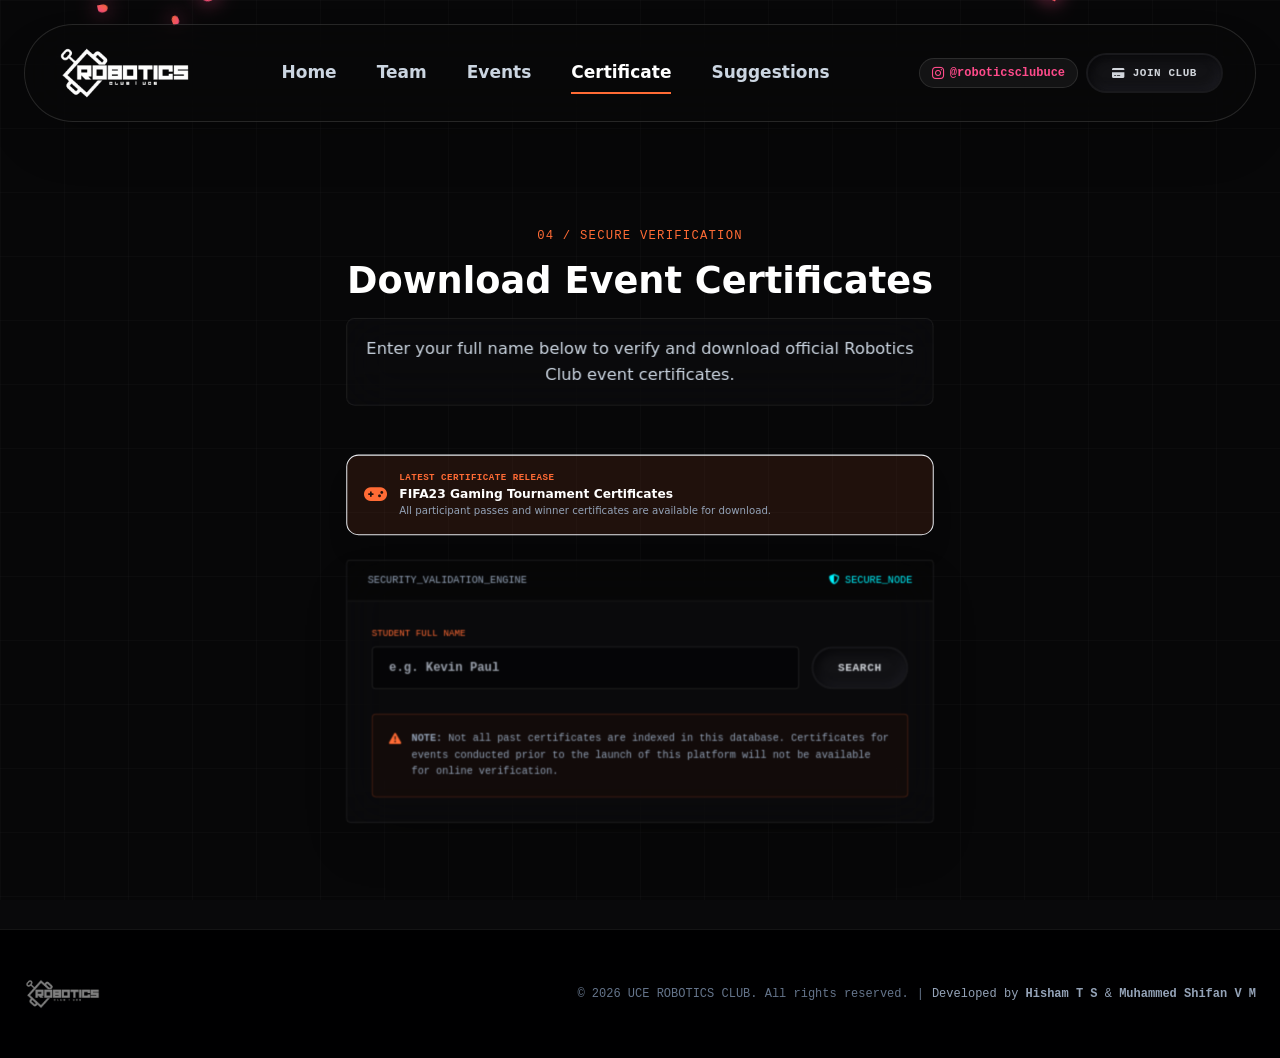
==== commit 417ec71d: "feat: setup Vercel Web Analytics and Speed Insights" ====
--- a/certificate.html
+++ b/certificate.html
@@ -23,7 +23,7 @@
     <meta name="twitter:card" content="summary_large_image">
     <meta name="twitter:image" content="https://roboticsclub.ucet.ac.in/assets/og-image.png">
     <!-- Security: Content Security Policy -->
-    <meta http-equiv="Content-Security-Policy" content="default-src 'self'; script-src 'self' https://cdnjs.cloudflare.com 'unsafe-inline'; style-src 'self' https://cdnjs.cloudflare.com 'unsafe-inline'; img-src 'self' data:; font-src 'self' https://cdnjs.cloudflare.com; connect-src 'self' https://script.google.com; media-src 'self'; frame-ancestors 'none';">
+    <meta http-equiv="Content-Security-Policy" content="default-src 'self'; script-src 'self' https://cdnjs.cloudflare.com 'unsafe-inline'; style-src 'self' https://cdnjs.cloudflare.com 'unsafe-inline'; img-src 'self' data:; font-src 'self' https://cdnjs.cloudflare.com; connect-src 'self' https://script.google.com https://vitals.vercel-insights.com; media-src 'self'; frame-ancestors 'none';">
     <!-- SEO: Canonical URL -->
     <link rel="canonical" href="https://roboticsclub.ucet.ac.in/certificate.html">
     <!-- Performance: Preconnect to CDN -->
@@ -34,6 +34,14 @@
     <link rel="stylesheet" href="https://cdnjs.cloudflare.com/ajax/libs/font-awesome/6.4.0/css/all.min.css">
     <!-- Custom Shared Stylesheet -->
     <link rel="stylesheet" href="shared.css">
+
+    <!-- Vercel Web Analytics & Speed Insights -->
+    <script>
+      window.va = window.va || function () { (window.vaq = window.vaq || []).push(arguments); };
+      window.si = window.si || function () { (window.siq = window.siq || []).push(arguments); };
+    </script>
+    <script defer src="/_vercel/insights/script.js"></script>
+    <script defer src="/_vercel/speed-insights/script.js"></script>
 </head>
 <body class="text-slate-300 antialiased min-h-screen flex flex-col justify-between relative pt-6">
 
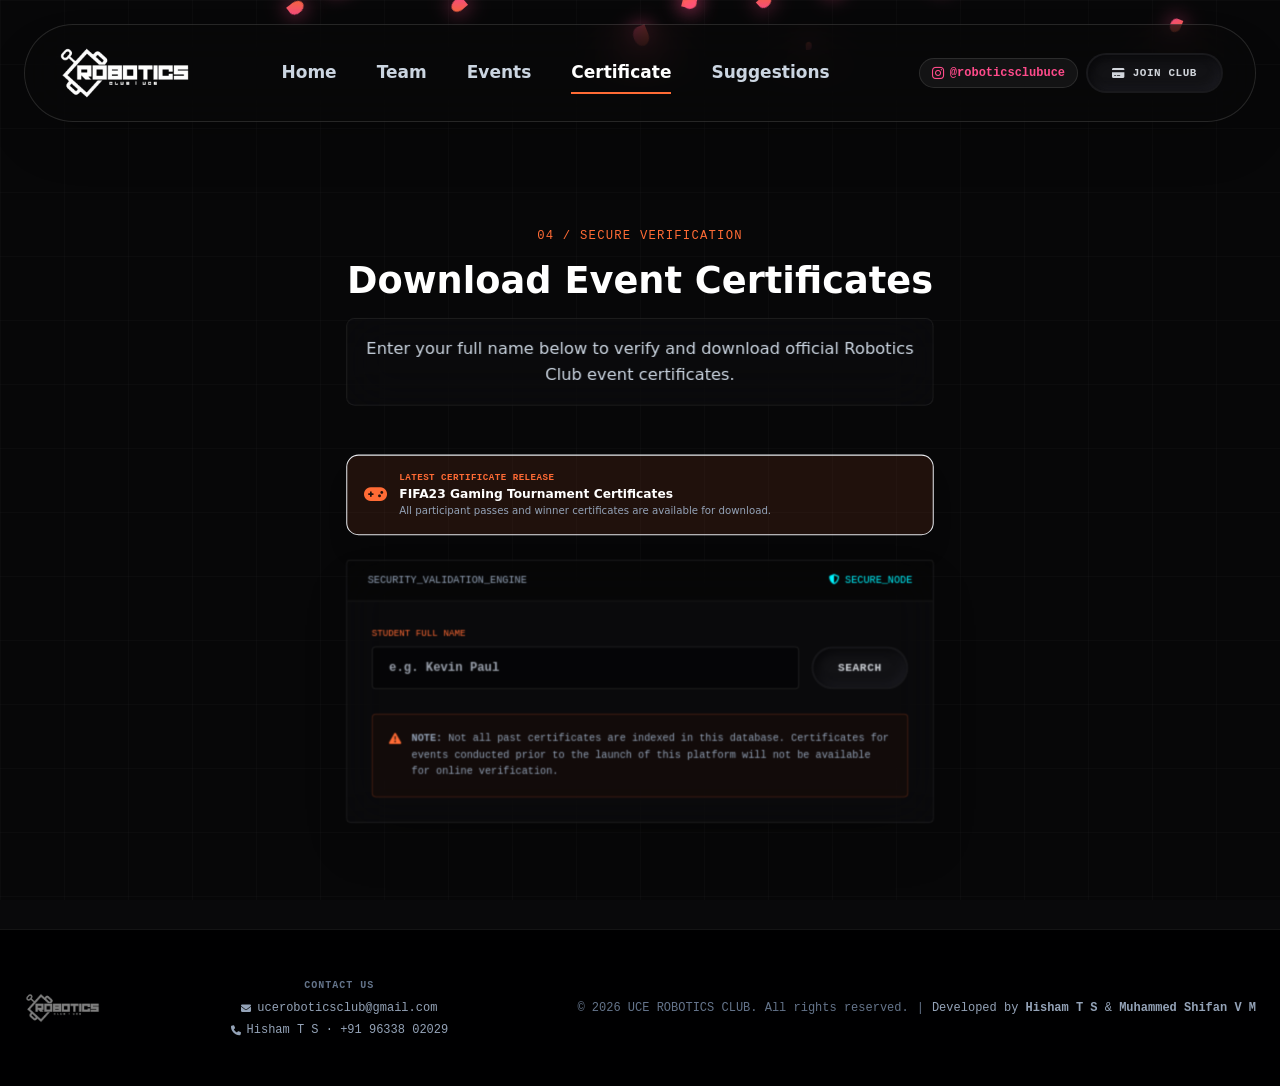
==== commit f16b8802: "feat: add contact info (email & phone) to footer on all pages" ====
--- a/certificate.html
+++ b/certificate.html
@@ -194,6 +194,18 @@
             <div class="flex items-center gap-3">
                 <img src="assets/logo.png" alt="Robotics Club UCE Logo" class="h-8 w-auto object-contain opacity-50 hover:opacity-100 transition-opacity">
             </div>
+            <!-- Contact Info -->
+            <div class="flex flex-col items-center gap-1.5 text-center">
+                <span class="text-[10px] text-slate-600 uppercase tracking-widest font-bold">Contact Us</span>
+                <a href="mailto:uceroboticsclub@gmail.com" class="flex items-center gap-1.5 text-slate-400 hover:text-brand-cyan transition-colors">
+                    <i class="fa-solid fa-envelope text-[10px]"></i>
+                    uceroboticsclub@gmail.com
+                </a>
+                <a href="tel:+919633802029" class="flex items-center gap-1.5 text-slate-400 hover:text-brand-cyan transition-colors">
+                    <i class="fa-solid fa-phone text-[10px]"></i>
+                    Hisham T S &middot; +91 96338 02029
+                </a>
+            </div>
             <div class="flex flex-col sm:flex-row items-center gap-2 sm:gap-4 text-center md:text-right">
                 <span>&copy; 2026 UCE ROBOTICS CLUB. All rights reserved.</span>
                 <span class="hidden sm:inline text-slate-700">|</span>
--- a/shared.css
+++ b/shared.css
@@ -861,4 +861,128 @@
     }
 }
 
-
+/* ================= MODALS & REGISTRATION OVERLAYS ================= */
+#photo-lightbox {
+    z-index: 99900 !important;
+}
+
+#event-reg-modal,
+#membership-reg-modal {
+    z-index: 99990 !important;
+}
+
+#utr-help-modal,
+#membership-utr-modal {
+    z-index: 99995 !important;
+}
+
+#reg-ticket-modal,
+#membership-pass-modal {
+    z-index: 99998 !important;
+}
+
+/* High-Contrast Google Form Input Styles */
+.reg-input {
+    background-color: #0b1120 !important;
+    color: #ffffff !important;
+    border: 1.5px solid rgba(255, 255, 255, 0.25) !important;
+    border-radius: 0.75rem !important;
+    padding: 0.75rem 1rem !important;
+    font-size: 0.925rem !important;
+    line-height: 1.4 !important;
+    width: 100% !important;
+    transition: all 0.2s ease !important;
+}
+
+.reg-input::placeholder {
+    color: #94a3b8 !important; /* Visible slate-400 */
+    opacity: 1 !important;
+}
+
+.reg-input:focus {
+    border-color: #00f5ff !important;
+    background-color: #030712 !important;
+    box-shadow: 0 0 0 3px rgba(0, 245, 255, 0.25) !important;
+    outline: none !important;
+}
+
+select.reg-input option {
+    background-color: #0b1120 !important;
+    color: #ffffff !important;
+    padding: 8px !important;
+}
+
+/* ================= EVENT REGISTRATION BUTTONS ================= */
+.bg-brand-cyan {
+    background-color: #00f5ff !important;
+}
+
+.text-slate-950 {
+    color: #020617 !important;
+}
+
+.btn-register-cyber {
+    background: linear-gradient(135deg, #00f5ff 0%, #00d2ff 60%, #ffffff 100%) !important;
+    color: #030712 !important;
+    font-family: monospace, Courier New, Courier !important;
+    font-weight: 900 !important;
+    font-size: 0.95rem !important;
+    letter-spacing: 0.05em !important;
+    text-transform: uppercase !important;
+    border-radius: 0.75rem !important;
+    padding: 1rem 1.5rem !important;
+    display: inline-flex !important;
+    align-items: center !important;
+    justify-content: center !important;
+    gap: 0.75rem !important;
+    width: 100% !important;
+    cursor: pointer !important;
+    border: 1px solid rgba(255, 255, 255, 0.5) !important;
+    box-shadow: 0 0 25px rgba(0, 245, 255, 0.55), inset 0 1px 1px rgba(255, 255, 255, 0.6) !important;
+    transition: all 0.25s cubic-bezier(0.16, 1, 0.3, 1) !important;
+    text-decoration: none !important;
+}
+
+/* Allow .hidden to override btn-register-cyber's display:inline-flex */
+.btn-register-cyber.hidden {
+    display: none !important;
+}
+
+.btn-register-cyber * {
+    color: #030712 !important;
+}
+
+.btn-register-cyber:hover {
+    background: linear-gradient(135deg, #ffffff 0%, #00f5ff 70%, #00c8e0 100%) !important;
+    box-shadow: 0 0 35px rgba(0, 245, 255, 0.85), inset 0 1px 2px rgba(255, 255, 255, 0.8) !important;
+    transform: translateY(-2px) !important;
+}
+
+.btn-register-cyber:active {
+    transform: scale(0.98) !important;
+    box-shadow: 0 0 15px rgba(0, 245, 255, 0.4) !important;
+}
+
+.btn-cyan-solid {
+    background-color: #00f5ff !important;
+    color: #030712 !important;
+    font-family: monospace, Courier New, Courier !important;
+    font-weight: 800 !important;
+    border-radius: 0.75rem !important;
+    transition: all 0.2s ease-in-out !important;
+    cursor: pointer !important;
+    box-shadow: 0 0 20px rgba(0, 245, 255, 0.45) !important;
+    border: 1px solid rgba(255, 255, 255, 0.3) !important;
+}
+
+.btn-cyan-solid * {
+    color: #030712 !important;
+}
+
+.btn-cyan-solid:hover {
+    background-color: #ffffff !important;
+    color: #030712 !important;
+    box-shadow: 0 0 25px rgba(255, 255, 255, 0.7) !important;
+    transform: translateY(-1px) !important;
+}
+
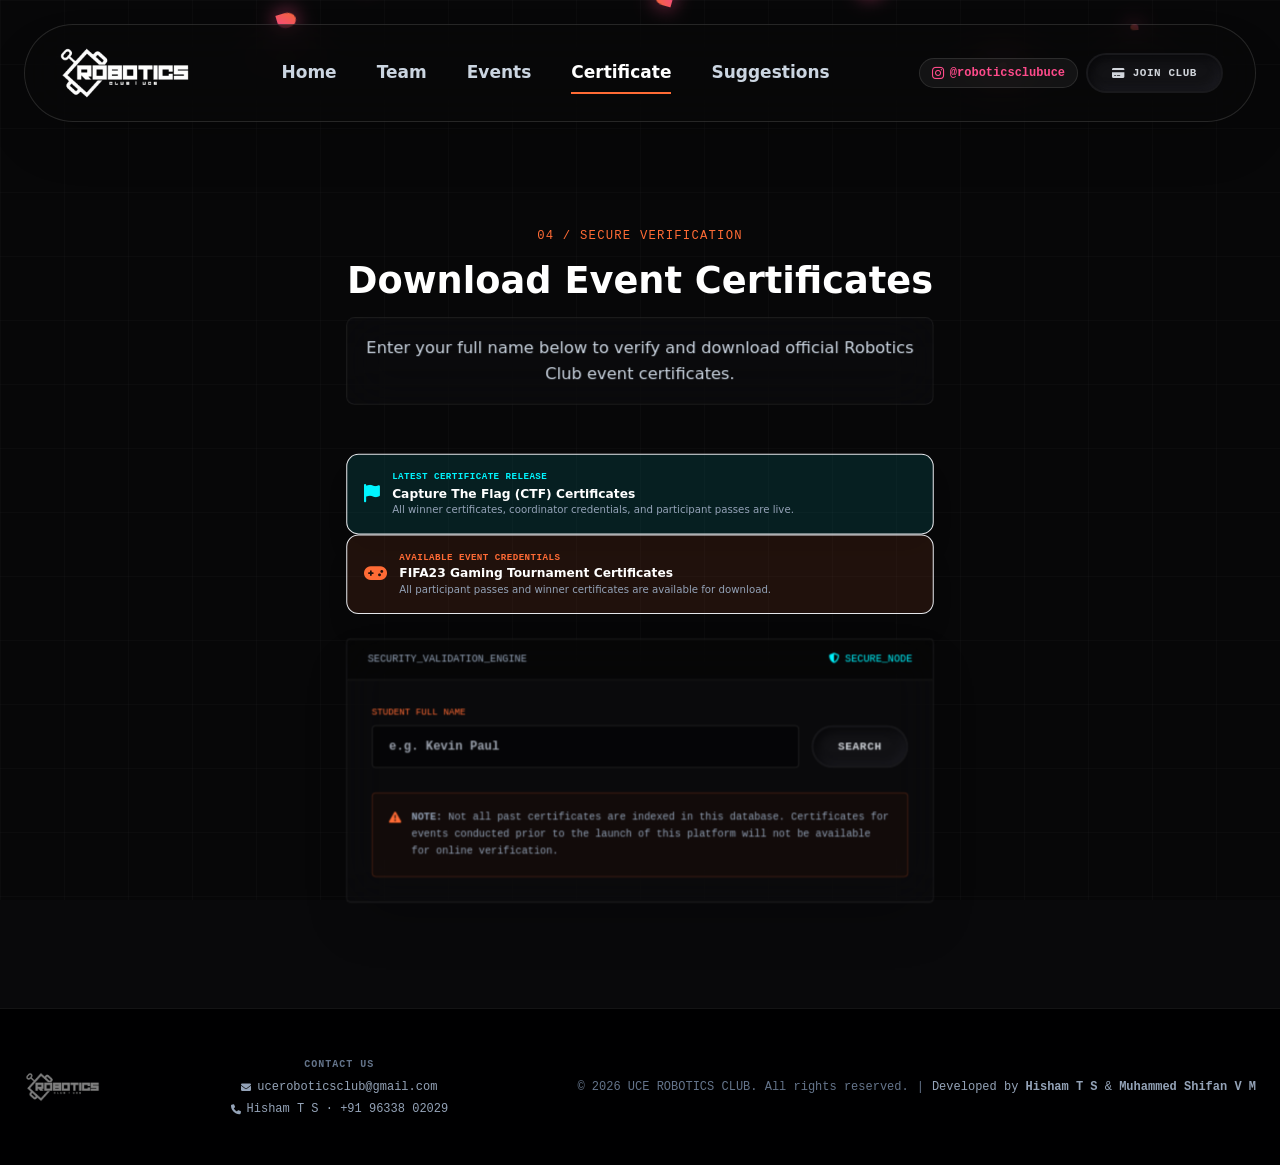
==== commit e322d632: "feat(certificates): add CTF event certificates, dual event banners, and updated action labels" ====
--- a/certificate.html
+++ b/certificate.html
@@ -123,19 +123,37 @@
 
             <!-- Centered Verification Terminal Widget -->
             <div class="w-full max-w-xl text-left space-y-6">
-                <!-- FIFA23 Certificate Batch Release Banner -->
-                <div class="p-4 bg-brand-orange/10 border border-brand-orange/30 rounded-xl flex items-center justify-between gap-4 shadow-xl">
-                    <div class="flex items-center gap-3">
-                        <div class="w-10 h-10 rounded-lg bg-brand-orange/20 flex items-center justify-center text-brand-orange flex-shrink-0">
-                            <i class="fa-solid fa-gamepad text-lg"></i>
-                        </div>
-                        <div>
-                            <span class="text-[9px] font-mono text-brand-orange uppercase tracking-wider block font-bold">LATEST CERTIFICATE RELEASE</span>
-                            <h4 class="text-xs sm:text-sm font-bold text-white">FIFA23 Gaming Tournament Certificates</h4>
-                            <p class="text-[10px] text-slate-400">All participant passes and winner certificates are available for download.</p>
-                        </div>
-                    </div>
-                    <span class="px-2.5 py-1 bg-brand-orange/20 border border-brand-orange/40 rounded-full font-mono text-[9px] text-brand-orange font-bold uppercase tracking-wider flex-shrink-0 hidden sm:inline-block">LIVE NOW</span>
+                <!-- Certificate Release Banners -->
+                <div class="space-y-3">
+                    <!-- CTF Challenge Certificate Batch Release Banner -->
+                    <div class="p-4 bg-brand-cyan/10 border border-brand-cyan/30 rounded-xl flex items-center justify-between gap-4 shadow-xl">
+                        <div class="flex items-center gap-3">
+                            <div class="w-10 h-10 rounded-lg bg-brand-cyan/20 flex items-center justify-center text-brand-cyan flex-shrink-0">
+                                <i class="fa-solid fa-flag text-lg"></i>
+                            </div>
+                            <div>
+                                <span class="text-[9px] font-mono text-brand-cyan uppercase tracking-wider block font-bold">LATEST CERTIFICATE RELEASE</span>
+                                <h4 class="text-xs sm:text-sm font-bold text-white">Capture The Flag (CTF) Certificates</h4>
+                                <p class="text-[10px] text-slate-400">All winner certificates, coordinator credentials, and participant passes are live.</p>
+                            </div>
+                        </div>
+                        <span class="px-2.5 py-1 bg-brand-cyan/20 border border-brand-cyan/40 rounded-full font-mono text-[9px] text-brand-cyan font-bold uppercase tracking-wider flex-shrink-0 hidden sm:inline-block">LIVE NOW</span>
+                    </div>
+
+                    <!-- FIFA23 Certificate Batch Release Banner -->
+                    <div class="p-4 bg-brand-orange/10 border border-brand-orange/30 rounded-xl flex items-center justify-between gap-4 shadow-xl">
+                        <div class="flex items-center gap-3">
+                            <div class="w-10 h-10 rounded-lg bg-brand-orange/20 flex items-center justify-center text-brand-orange flex-shrink-0">
+                                <i class="fa-solid fa-gamepad text-lg"></i>
+                            </div>
+                            <div>
+                                <span class="text-[9px] font-mono text-brand-orange uppercase tracking-wider block font-bold">AVAILABLE EVENT CREDENTIALS</span>
+                                <h4 class="text-xs sm:text-sm font-bold text-white">FIFA23 Gaming Tournament Certificates</h4>
+                                <p class="text-[10px] text-slate-400">All participant passes and winner certificates are available for download.</p>
+                            </div>
+                        </div>
+                        <span class="px-2.5 py-1 bg-brand-orange/20 border border-brand-orange/40 rounded-full font-mono text-[9px] text-brand-orange font-bold uppercase tracking-wider flex-shrink-0 hidden sm:inline-block">AVAILABLE</span>
+                    </div>
                 </div>
 
                 <div class="glass-panel rounded overflow-hidden shadow-2xl">
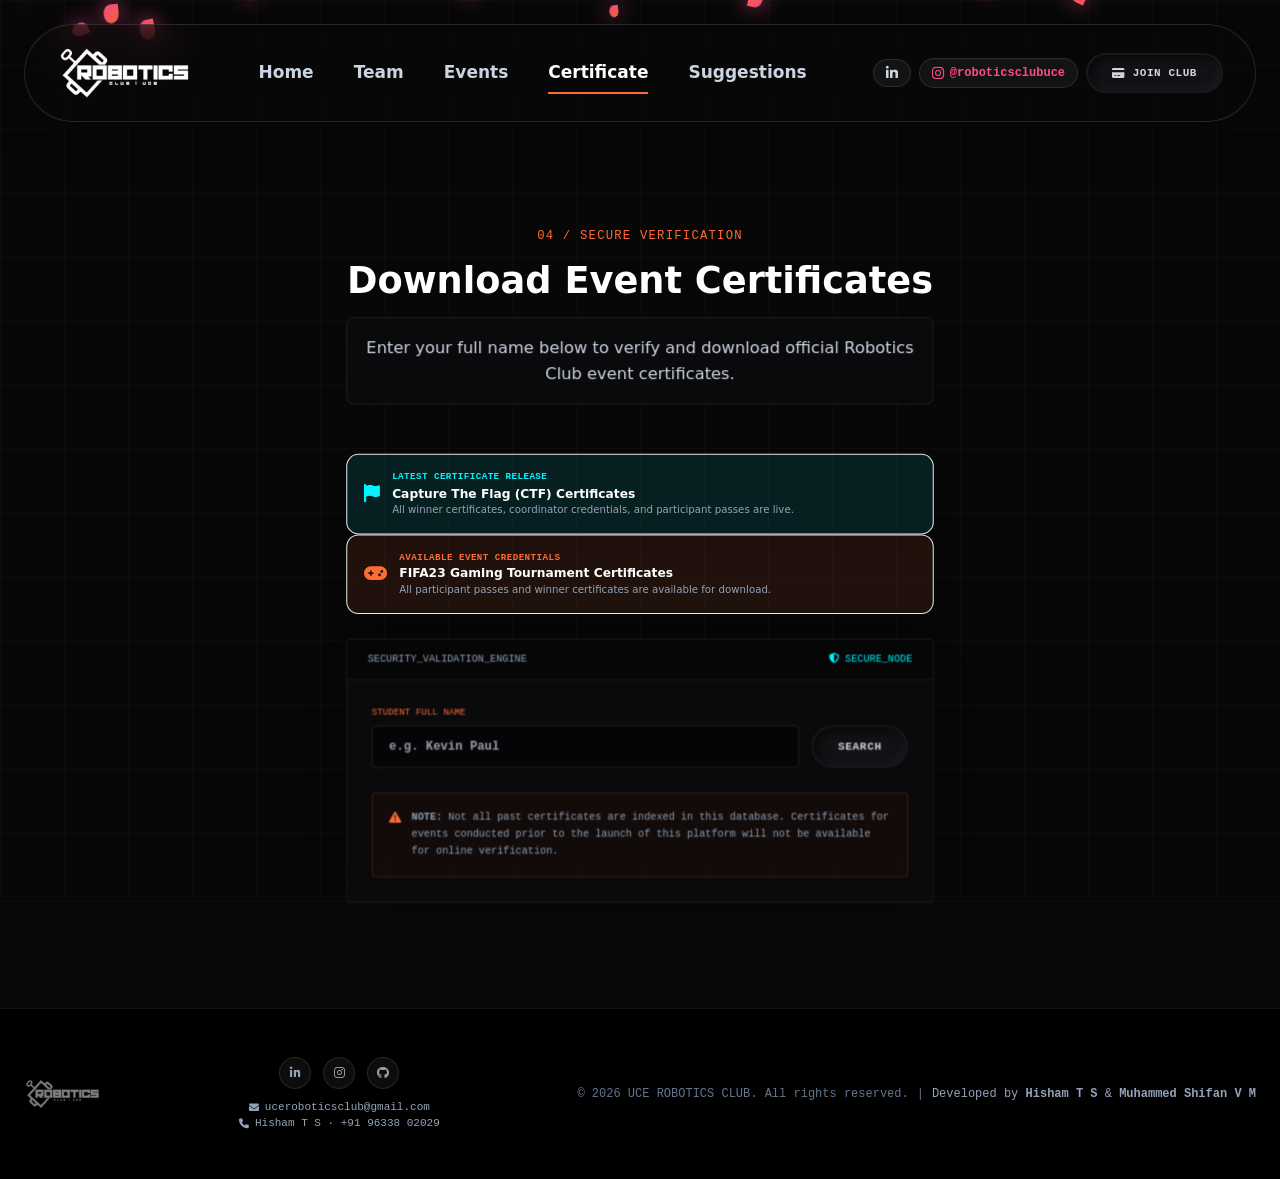
==== commit 570bd045: "feat: add LinkedIn company page link to navigation, mobile menu, and footer across all pages" ====
--- a/certificate.html
+++ b/certificate.html
@@ -75,7 +75,11 @@
             </nav>
             
             <!-- Actions & Menu -->
-            <div class="flex items-center gap-2 lg:gap-4 pointer-events-auto">
+            <div class="flex items-center gap-2 lg:gap-3 pointer-events-auto">
+                <a href="https://www.linkedin.com/company/roboticsclubuce" target="_blank" rel="noopener noreferrer" class="flex items-center gap-1.5 text-xs font-mono font-bold text-[#0a66c2] hover:text-white transition-colors bg-white/5 px-3 py-1.5 rounded-full border border-white/10" title="Follow us on LinkedIn">
+                    <i class="fa-brands fa-linkedin-in text-sm"></i>
+                    <span class="hidden md:inline">LinkedIn</span>
+                </a>
                 <a href="https://www.instagram.com/roboticsclubuce/" target="_blank" rel="noopener noreferrer" class="flex items-center gap-1.5 text-xs font-mono font-bold text-brand-pink hover:text-white transition-colors bg-white/5 px-3 py-1.5 rounded-full border border-white/10" title="Follow us on Instagram">
                     <i class="fa-brands fa-instagram text-sm"></i>
                     <span class="hidden sm:inline">@roboticsclubuce</span>
@@ -106,6 +110,17 @@
             <i class="fa-solid fa-credit-card"></i>
             <span>Join Club</span>
         </a>
+        <div class="flex items-center gap-4 pt-4 border-t border-white/10 text-xs font-mono">
+            <a href="https://www.linkedin.com/company/roboticsclubuce" target="_blank" rel="noopener noreferrer" class="flex items-center gap-1.5 text-slate-300 hover:text-[#0a66c2] transition-colors">
+                <i class="fa-brands fa-linkedin-in text-sm text-[#0a66c2]"></i>
+                <span>LinkedIn</span>
+            </a>
+            <span class="text-white/20">|</span>
+            <a href="https://www.instagram.com/roboticsclubuce/" target="_blank" rel="noopener noreferrer" class="flex items-center gap-1.5 text-slate-300 hover:text-brand-pink transition-colors">
+                <i class="fa-brands fa-instagram text-sm text-brand-pink"></i>
+                <span>Instagram</span>
+            </a>
+        </div>
     </div>
 
     <!-- MAIN CONTENT -->
@@ -212,17 +227,29 @@
             <div class="flex items-center gap-3">
                 <img src="assets/logo.png" alt="Robotics Club UCE Logo" class="h-8 w-auto object-contain opacity-50 hover:opacity-100 transition-opacity">
             </div>
-            <!-- Contact Info -->
-            <div class="flex flex-col items-center gap-1.5 text-center">
-                <span class="text-[10px] text-slate-600 uppercase tracking-widest font-bold">Contact Us</span>
-                <a href="mailto:uceroboticsclub@gmail.com" class="flex items-center gap-1.5 text-slate-400 hover:text-brand-cyan transition-colors">
-                    <i class="fa-solid fa-envelope text-[10px]"></i>
-                    uceroboticsclub@gmail.com
-                </a>
-                <a href="tel:+919633802029" class="flex items-center gap-1.5 text-slate-400 hover:text-brand-cyan transition-colors">
-                    <i class="fa-solid fa-phone text-[10px]"></i>
-                    Hisham T S &middot; +91 96338 02029
-                </a>
+            <!-- Contact & Social Info -->
+            <div class="flex flex-col items-center gap-2.5 text-center">
+                <div class="flex items-center gap-3">
+                    <a href="https://www.linkedin.com/company/roboticsclubuce" target="_blank" rel="noopener noreferrer" class="w-8 h-8 rounded-full bg-white/5 hover:bg-[#0a66c2]/20 border border-white/10 hover:border-[#0a66c2]/40 flex items-center justify-center text-slate-400 hover:text-[#0a66c2] transition-colors" title="Follow us on LinkedIn" aria-label="LinkedIn">
+                        <i class="fa-brands fa-linkedin-in text-xs"></i>
+                    </a>
+                    <a href="https://www.instagram.com/roboticsclubuce/" target="_blank" rel="noopener noreferrer" class="w-8 h-8 rounded-full bg-white/5 hover:bg-brand-pink/20 border border-white/10 hover:border-brand-pink/40 flex items-center justify-center text-slate-400 hover:text-brand-pink transition-colors" title="Follow us on Instagram" aria-label="Instagram">
+                        <i class="fa-brands fa-instagram text-xs"></i>
+                    </a>
+                    <a href="https://github.com/H1sham550/RoboticsClubUCE" target="_blank" rel="noopener noreferrer" class="w-8 h-8 rounded-full bg-white/5 hover:bg-white/15 border border-white/10 flex items-center justify-center text-slate-400 hover:text-white transition-colors" title="GitHub Repository" aria-label="GitHub">
+                        <i class="fa-brands fa-github text-xs"></i>
+                    </a>
+                </div>
+                <div class="flex flex-col items-center gap-1 text-[11px]">
+                    <a href="mailto:uceroboticsclub@gmail.com" class="flex items-center gap-1.5 text-slate-400 hover:text-brand-cyan transition-colors">
+                        <i class="fa-solid fa-envelope text-[10px]"></i>
+                        uceroboticsclub@gmail.com
+                    </a>
+                    <a href="tel:+919633802029" class="flex items-center gap-1.5 text-slate-400 hover:text-brand-cyan transition-colors">
+                        <i class="fa-solid fa-phone text-[10px]"></i>
+                        Hisham T S &middot; +91 96338 02029
+                    </a>
+                </div>
             </div>
             <div class="flex flex-col sm:flex-row items-center gap-2 sm:gap-4 text-center md:text-right">
                 <span>&copy; 2026 UCE ROBOTICS CLUB. All rights reserved.</span>
--- a/shared.css
+++ b/shared.css
@@ -862,13 +862,42 @@
 }
 
 /* ================= MODALS & REGISTRATION OVERLAYS ================= */
-#photo-lightbox {
+#photo-lightbox,
+.moments-modal-overlay {
     z-index: 99900 !important;
 }
 
 #event-reg-modal,
 #membership-reg-modal {
     z-index: 99990 !important;
+}
+
+#membership-reg-modal .modal-card-content {
+    display: flex;
+    flex-direction: column;
+    max-height: calc(100dvh - 32px);
+    height: calc(100dvh - 32px);
+}
+
+@media (min-width: 640px) {
+    #membership-reg-modal .modal-card-content {
+        max-height: min(720px, calc(100dvh - 48px));
+        height: auto;
+    }
+}
+
+#membership-registration-form {
+    display: flex;
+    flex-direction: column;
+    flex: 1 1 auto;
+    min-height: 0;
+    overflow: hidden;
+}
+
+#mem-modal-scroll-body {
+    flex: 1 1 auto;
+    min-height: 0;
+    overflow-y: auto;
 }
 
 #utr-help-modal,
@@ -891,6 +920,7 @@
     font-size: 0.925rem !important;
     line-height: 1.4 !important;
     width: 100% !important;
+    box-sizing: border-box !important;
     transition: all 0.2s ease !important;
 }
 
@@ -904,6 +934,17 @@
     background-color: #030712 !important;
     box-shadow: 0 0 0 3px rgba(0, 245, 255, 0.25) !important;
     outline: none !important;
+}
+
+select.reg-input {
+    padding-right: 2.25rem !important;
+    background-image: url("data:image/svg+xml,%3Csvg xmlns='http://www.w3.org/2000/svg' fill='none' viewBox='0 0 24 24' stroke='rgba(255, 255, 255, 0.6)' stroke-width='2'%3E%3Cpath stroke-linecap='round' stroke-linejoin='round' d='M19 9l-7 7-7-7'%3E%3C/path%3E%3C/svg%3E") !important;
+    background-repeat: no-repeat !important;
+    background-position: right 0.75rem center !important;
+    background-size: 1rem 1rem !important;
+    -webkit-appearance: none !important;
+    -moz-appearance: none !important;
+    appearance: none !important;
 }
 
 select.reg-input option {
@@ -986,3 +1027,100 @@
     transform: translateY(-1px) !important;
 }
 
+/* ================= MEMBERSHIP FORM SPACING & PILLS ================= */
+.mem-pill-badge {
+    display: inline-flex !important;
+    align-items: center !important;
+    justify-content: center !important;
+    padding: 0.3rem 0.75rem !important;
+    font-size: 0.6875rem !important;
+    line-height: 1.25 !important;
+    border-radius: 9999px !important;
+    white-space: nowrap !important;
+    box-sizing: border-box !important;
+}
+
+.mem-help-pill {
+    display: inline-flex !important;
+    align-items: center !important;
+    gap: 0.375rem !important;
+    padding: 0.35rem 0.75rem !important;
+    font-size: 0.6875rem !important;
+    line-height: 1.25 !important;
+    font-family: monospace, Courier New, Courier !important;
+    color: #ff4b8b !important;
+    background: rgba(255, 75, 139, 0.12) !important;
+    border: 1px solid rgba(255, 75, 139, 0.3) !important;
+    border-radius: 0.5rem !important;
+    transition: all 0.2s ease !important;
+    cursor: pointer !important;
+    white-space: nowrap !important;
+    box-sizing: border-box !important;
+}
+
+.mem-help-pill:hover {
+    color: #ffffff !important;
+    background: rgba(255, 75, 139, 0.25) !important;
+    border-color: rgba(255, 75, 139, 0.5) !important;
+}
+
+.mem-form-card {
+    background-color: rgba(2, 6, 23, 0.75) !important;
+    border: 1px solid rgba(255, 255, 255, 0.1) !important;
+    border-radius: 1rem !important;
+    padding: 1.25rem !important;
+    display: flex !important;
+    flex-direction: column !important;
+    gap: 1.25rem !important;
+    box-shadow: 0 10px 25px -5px rgba(0, 0, 0, 0.5) !important;
+}
+
+.mem-card-header {
+    display: flex !important;
+    align-items: center !important;
+    gap: 0.5rem !important;
+    padding-bottom: 0.75rem !important;
+    border-bottom: 1px solid rgba(255, 255, 255, 0.1) !important;
+}
+
+.mem-field-group {
+    display: flex !important;
+    flex-direction: column !important;
+    gap: 0.375rem !important;
+}
+
+.mem-field-label {
+    display: block !important;
+    margin: 0 !important;
+    font-size: 0.75rem !important;
+    font-weight: 700 !important;
+    text-transform: uppercase !important;
+    letter-spacing: 0.05em !important;
+    color: #e2e8f0 !important;
+    font-family: monospace, Courier New, Courier !important;
+}
+
+.mem-field-helper {
+    display: block !important;
+    margin: 0 !important;
+    margin-bottom: 0.25rem !important;
+    font-size: 0.6875rem !important;
+    line-height: 1.35 !important;
+    color: #94a3b8 !important;
+    font-family: monospace, Courier New, Courier !important;
+}
+
+.mem-grid-2 {
+    display: grid !important;
+    grid-template-columns: 1fr !important;
+    gap: 1rem !important;
+}
+
+@media (min-width: 640px) {
+    .mem-grid-2 {
+        grid-template-columns: 1fr 1fr !important;
+        gap: 1rem !important;
+    }
+}
+
+
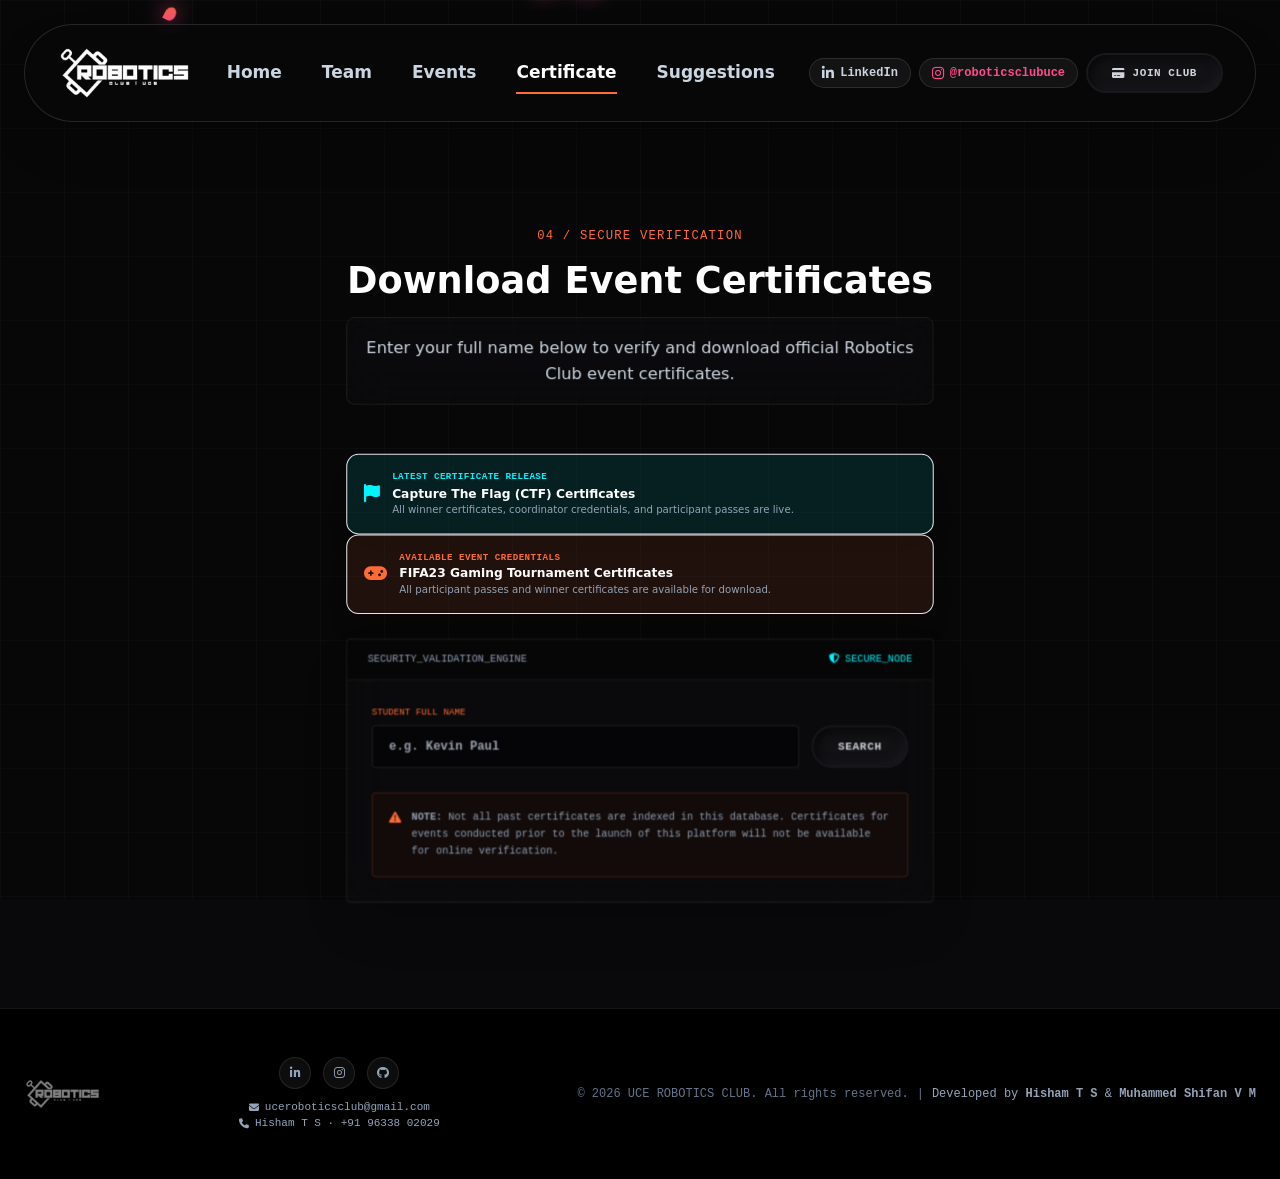
==== commit 5de7abad: "fix(nav): hide LinkedIn in mobile header to preserve original navbar spacing; keep on desktop, mobil" ====
--- a/certificate.html
+++ b/certificate.html
@@ -76,9 +76,9 @@
             
             <!-- Actions & Menu -->
             <div class="flex items-center gap-2 lg:gap-3 pointer-events-auto">
-                <a href="https://www.linkedin.com/company/roboticsclubuce" target="_blank" rel="noopener noreferrer" class="flex items-center gap-1.5 text-xs font-mono font-bold text-[#0a66c2] hover:text-white transition-colors bg-white/5 px-3 py-1.5 rounded-full border border-white/10" title="Follow us on LinkedIn">
+                <a href="https://www.linkedin.com/company/roboticsclubuce" target="_blank" rel="noopener noreferrer" class="hidden sm:inline-flex items-center gap-1.5 text-xs font-mono font-bold text-[#0a66c2] hover:text-white transition-colors bg-white/5 px-3 py-1.5 rounded-full border border-white/10" title="Follow us on LinkedIn">
                     <i class="fa-brands fa-linkedin-in text-sm"></i>
-                    <span class="hidden md:inline">LinkedIn</span>
+                    <span class="hidden sm:inline">LinkedIn</span>
                 </a>
                 <a href="https://www.instagram.com/roboticsclubuce/" target="_blank" rel="noopener noreferrer" class="flex items-center gap-1.5 text-xs font-mono font-bold text-brand-pink hover:text-white transition-colors bg-white/5 px-3 py-1.5 rounded-full border border-white/10" title="Follow us on Instagram">
                     <i class="fa-brands fa-instagram text-sm"></i>
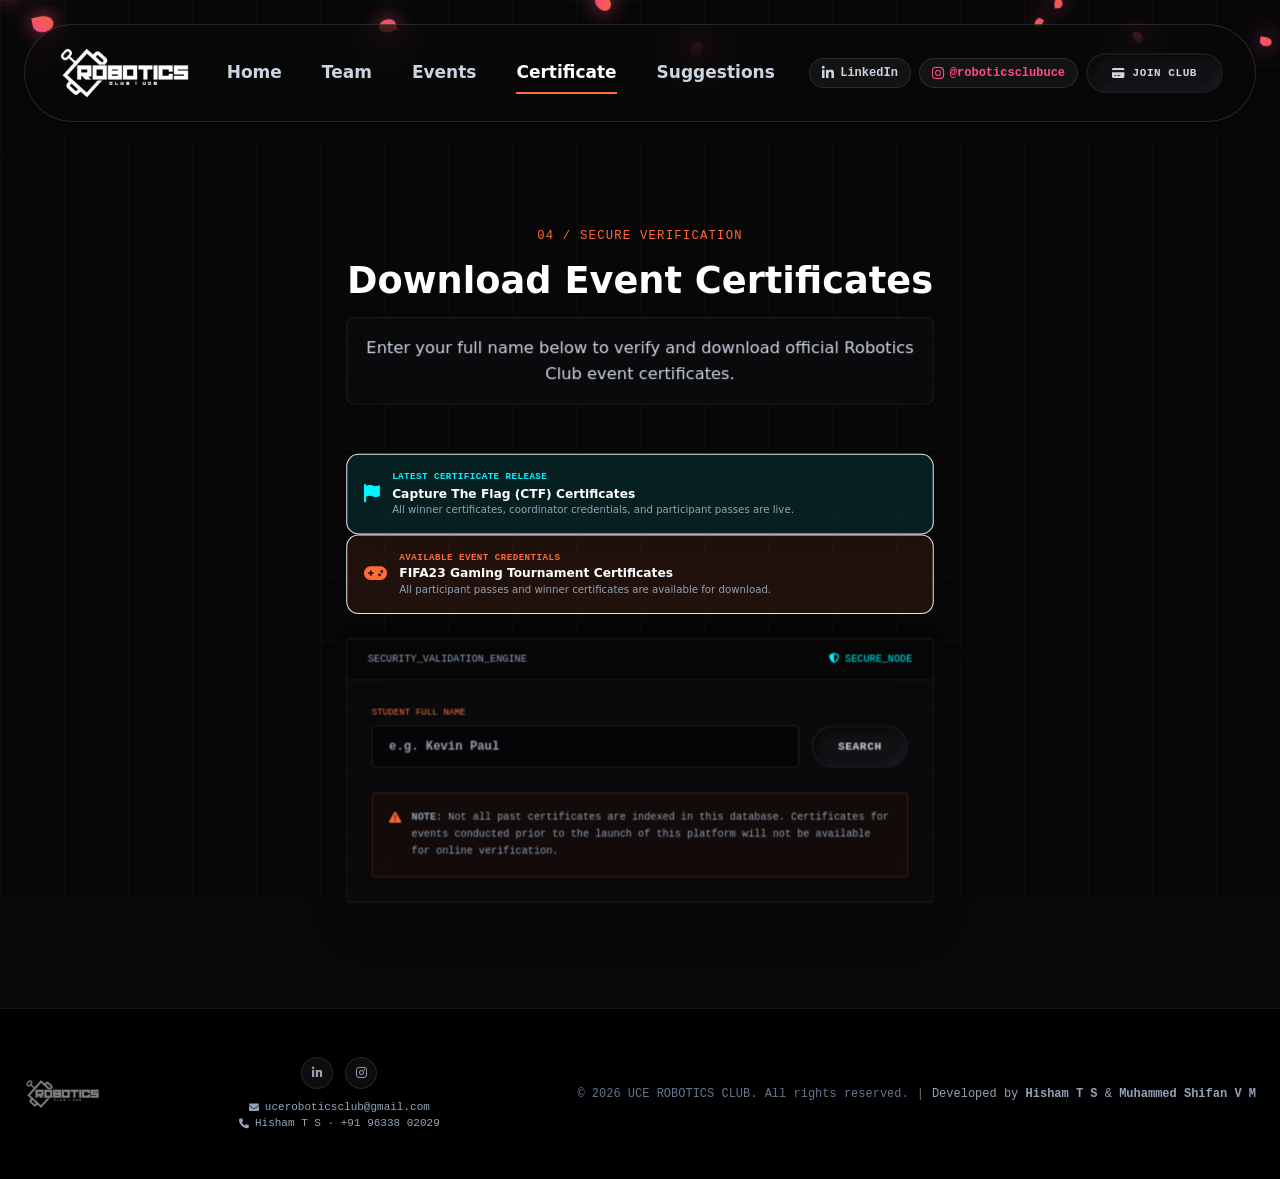
==== commit d1a975b0: "chore: remove GitHub repository link from footer and schema metadata" ====
--- a/certificate.html
+++ b/certificate.html
@@ -236,9 +236,6 @@
                     <a href="https://www.instagram.com/roboticsclubuce/" target="_blank" rel="noopener noreferrer" class="w-8 h-8 rounded-full bg-white/5 hover:bg-brand-pink/20 border border-white/10 hover:border-brand-pink/40 flex items-center justify-center text-slate-400 hover:text-brand-pink transition-colors" title="Follow us on Instagram" aria-label="Instagram">
                         <i class="fa-brands fa-instagram text-xs"></i>
                     </a>
-                    <a href="https://github.com/H1sham550/RoboticsClubUCE" target="_blank" rel="noopener noreferrer" class="w-8 h-8 rounded-full bg-white/5 hover:bg-white/15 border border-white/10 flex items-center justify-center text-slate-400 hover:text-white transition-colors" title="GitHub Repository" aria-label="GitHub">
-                        <i class="fa-brands fa-github text-xs"></i>
-                    </a>
                 </div>
                 <div class="flex flex-col items-center gap-1 text-[11px]">
                     <a href="mailto:uceroboticsclub@gmail.com" class="flex items-center gap-1.5 text-slate-400 hover:text-brand-cyan transition-colors">
